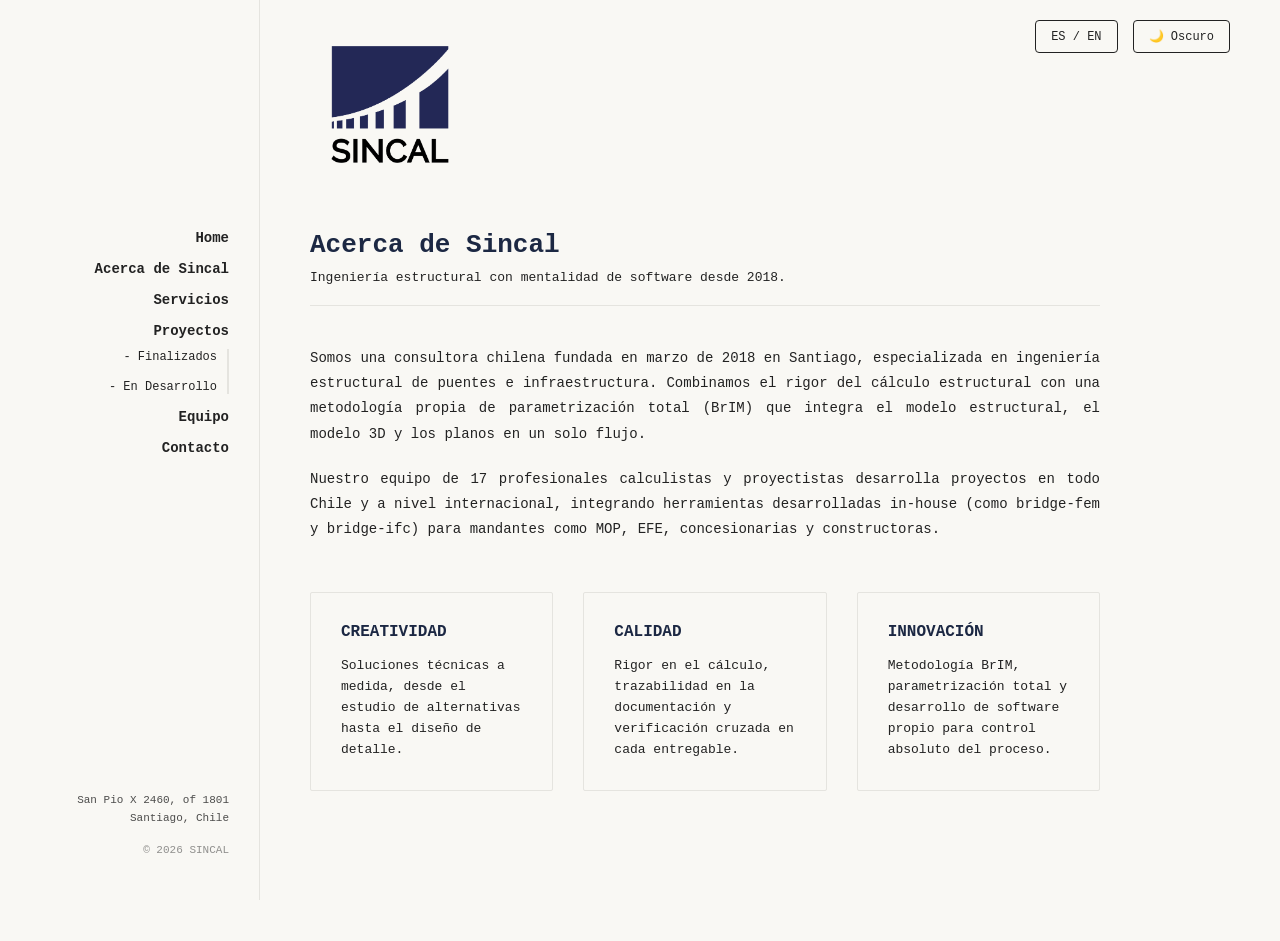
==== acerca.html @ edd9317c "Nuevas configuraciones" ====
<!DOCTYPE html>
<html lang="es">
<head>
    <meta charset="UTF-8">
    <meta name="viewport" content="width=device-width, initial-scale=1.0">
    <title>SINCAL – Acerca de Sincal</title>
    <link rel="stylesheet" href="styles.css">
    <link rel="icon" type="image/png" href="Sincal.png">
</head>
<body>

    <div class="top-controls">
        <button class="btn-control" id="lang-toggle">ES / EN</button>
        <button class="btn-control" id="theme-toggle">🌙 Oscuro</button>
    </div>

    <aside class="sidebar">
        <div class="sidebar-top">
            <nav>
                <ul>
                    <li><a href="index.html" data-es="Home" data-en="Home">Home</a></li>
                    <li><a href="acerca.html" data-es="Acerca de Sincal" data-en="About Sincal">Acerca de Sincal</a></li>
                    <li><a href="servicios.html" data-es="Servicios" data-en="Services">Servicios</a></li>
                    <li class="dropdown">
                        <a href="index.html#todos" data-es="Proyectos" data-en="Projects">Proyectos</a>
                        <ul class="submenu">
                            <li><a href="index.html#finalizados" data-es="- Finalizados" data-en="- Completed">- Finalizados</a></li>
                            <li><a href="index.html#desarrollo" data-es="- En Desarrollo" data-en="- In Progress">- En Desarrollo</a></li>
                        </ul>
                    </li>
                    <li><a href="equipo.html" data-es="Equipo" data-en="Team">Equipo</a></li>
                    <li><a href="contacto.html" data-es="Contacto" data-en="Contact">Contacto</a></li>
                </ul>
            </nav>
        </div>
        
        <div class="sidebar-bottom">
            <p data-es="San Pio X 2460, of 1801<br>Santiago, Chile" data-en="2460 San Pio X, Suite 1801<br>Santiago, Chile">San Pio X 2460, of 1801<br>Santiago, Chile</p>
            <p class="copyright">&copy; 2026 SINCAL</p>
        </div>
    </aside>

    <main class="contenido-principal">
        <div class="logo-container" id="acerca">
            <a href="index.html">
                <img src="Sincal.png" alt="Logo SINCAL" class="logo-main">
            </a>
        </div>

        <section class="seccion-texto">
            <div class="encabezado-seccion">
                <h1 data-es="Acerca de Sincal" data-en="About Sincal">Acerca de Sincal</h1>
                <p data-es="Ingeniería estructural con mentalidad de software desde 2018." data-en="Structural engineering with a software mindset since 2018.">Ingeniería estructural con mentalidad de software desde 2018.</p>
            </div>

            <div class="acerca-contenido">
                <p data-es="Somos una consultora chilena fundada en marzo de 2018 en Santiago, especializada en ingeniería estructural de puentes e infraestructura. Combinamos el rigor del cálculo estructural con una metodología propia de parametrización total (BrIM) que integra el modelo estructural, el modelo 3D y los planos en un solo flujo." data-en="We are a Chilean consulting firm founded in March 2018 in Santiago, specializing in structural engineering for bridges and infrastructure. We combine structural calculation rigor with our own total parameterization methodology (BrIM), integrating structural and 3D models with plans in a single workflow.">Somos una consultora chilena fundada en marzo de 2018 en Santiago, especializada en ingeniería estructural de puentes e infraestructura. Combinamos el rigor del cálculo estructural con una metodología propia de parametrización total (BrIM) que integra el modelo estructural, el modelo 3D y los planos en un solo flujo.</p>

                <p data-es="Nuestro equipo de 17 profesionales calculistas y proyectistas desarrolla proyectos en todo Chile y a nivel internacional, integrando herramientas desarrolladas in-house (como bridge-fem y bridge-ifc) para mandantes como MOP, EFE, concesionarias y constructoras." data-en="Our team of 17 calculation and drafting professionals develops projects throughout Chile and internationally, integrating in-house tools (like bridge-fem and bridge-ifc) for clients such as MOP, EFE, concessionaires, and construction companies.">Nuestro equipo de 17 profesionales calculistas y proyectistas desarrolla proyectos en todo Chile y a nivel internacional, integrando herramientas desarrolladas in-house (como bridge-fem y bridge-ifc) para mandantes como MOP, EFE, concesionarias y constructoras.</p>
            </div>

            <div class="grid-pilares">
                <div class="pilar-card">
                    <h3 data-es="Creatividad" data-en="Creativity">Creatividad</h3>
                    <p data-es="Soluciones técnicas a medida, desde el estudio de alternativas hasta el diseño de detalle." data-en="Tailored technical solutions, from alternative studies to detailed design.">Soluciones técnicas a medida, desde el estudio de alternativas hasta el diseño de detalle.</p>
                </div>
                <div class="pilar-card">
                    <h3 data-es="Calidad" data-en="Quality">Calidad</h3>
                    <p data-es="Rigor en el cálculo, trazabilidad en la documentación y verificación cruzada en cada entregable." data-en="Rigor in calculation, documentation traceability, and cross-verification in every deliverable.">Rigor en el cálculo, trazabilidad en la documentación y verificación cruzada en cada entregable.</p>
                </div>
                <div class="pilar-card">
                    <h3 data-es="Innovación" data-en="Innovation">Innovación</h3>
                    <p data-es="Metodología BrIM, parametrización total y desarrollo de software propio para control absoluto del proceso." data-en="BrIM methodology, total parameterization, and proprietary software development for absolute process control.">Metodología BrIM, parametrización total y desarrollo de software propio para control absoluto del proceso.</p>
                </div>
            </div>
        </section>
    </main>

    <script>
        const themeToggleBtn = document.getElementById('theme-toggle');
        const body = document.body;
        if (localStorage.getItem('theme') === 'dark') {
            body.classList.add('dark-mode');
            themeToggleBtn.innerHTML = '☀️ Claro';
        }
        themeToggleBtn.addEventListener('click', () => {
            body.classList.toggle('dark-mode');
            localStorage.setItem('theme', body.classList.contains('dark-mode') ? 'dark' : 'light');
            themeToggleBtn.innerHTML = body.classList.contains('dark-mode') ? '☀️ Claro' : '🌙 Oscuro';
        });

        const langToggleBtn = document.getElementById('lang-toggle');
        let currentLang = localStorage.getItem('lang') || 'es';
        function aplicarIdioma(lang) {
            langToggleBtn.innerHTML = lang === 'en' ? 'EN / ES' : 'ES / EN';
            document.querySelectorAll('[data-es][data-en]').forEach(el => {
                if (el.innerHTML.includes('<br>')) {
                    el.innerHTML = el.getAttribute(`data-${lang}`);
                } else {
                    el.textContent = el.getAttribute(`data-${lang}`);
                }
            });
        }
        aplicarIdioma(currentLang);
        langToggleBtn.addEventListener('click', () => {
            currentLang = currentLang === 'es' ? 'en' : 'es';
            localStorage.setItem('lang', currentLang);
            aplicarIdioma(currentLang);
        });
    </script>
</body>
</html>
---- styles.css ----
/* Reseteo básico */
* {
    margin: 0;
    padding: 0;
    box-sizing: border-box;
}

/* Variables de Color - Por defecto Modo Claro (Blanco Hueso) */
:root {
    --color-principal: #1C2843; 
    --color-resplandor: rgba(28, 40, 67, 0.4); 
    --color-fondo: #F9F8F4; 
    --color-superficie: #F9F8F4; 
    --color-texto: #222222;
    --color-borde: #E5E4DF;
}

/* Variables Modo Oscuro */
body.dark-mode {
    --color-principal: #5A88C2; 
    --color-resplandor: rgba(90, 136, 194, 0.6);
    --color-fondo: #121212;
    --color-superficie: #121212;
    --color-texto: #E0E0E0;
    --color-borde: #333333;
}

body {
    font-family: 'Consolas', 'Courier New', monospace;
    font-size: 13px; 
    background-color: var(--color-fondo);
    color: var(--color-texto);
    display: flex;
    transition: background-color 0.4s, color 0.4s;
    scroll-behavior: smooth;
}

/* EFECTO DE ILUMINACIÓN EN TEXTOS */
a:hover, h3:hover, li:hover, .sidebar-bottom p:hover {
    color: var(--color-principal);
    text-shadow: 0 0 8px var(--color-resplandor);
    transition: all 0.3s ease;
}

/* --- BOTONES SUPERIORES --- */
.top-controls {
    position: fixed;
    top: 20px;
    right: 50px;
    display: flex;
    gap: 15px;
    z-index: 200;
}

.btn-control {
    background-color: transparent;
    border: 1px solid var(--color-texto);
    color: var(--color-texto);
    font-family: 'Consolas', monospace;
    font-size: 12px;
    padding: 8px 15px;
    border-radius: 4px;
    cursor: pointer;
    transition: all 0.3s ease;
}

.btn-control:hover {
    background-color: var(--color-principal);
    color: white;
    border-color: var(--color-principal);
}

/* --- MENÚ LATERAL (SIDEBAR) --- */
.sidebar {
    width: 260px;
    height: 100vh;
    background-color: var(--color-superficie);
    border-right: 1px solid var(--color-borde);
    position: fixed;
    top: 0;
    left: 0;
    display: flex;
    flex-direction: column;
    justify-content: space-between;
    padding: 230px 30px 40px 30px; 
    z-index: 100;
    transition: background-color 0.4s, border-color 0.4s;
}

.sidebar nav ul {
    list-style: none;
    display: flex;
    flex-direction: column;
    gap: 15px;
    text-align: right;
}

.sidebar nav a {
    color: var(--color-texto);
    text-decoration: none;
    font-size: 14px;
    font-weight: bold;
    transition: all 0.3s ease;
}

.submenu {
    display: flex;
    flex-direction: column;
    gap: 10px;
    margin-top: 10px;
    padding-right: 10px;
    border-right: 2px solid var(--color-borde);
}

.submenu a {
    font-size: 12px !important;
    font-weight: normal !important;
}

.sidebar-bottom {
    font-size: 11px;
    text-align: right;
    line-height: 1.6;
    color: var(--color-texto);
    opacity: 0.8;
}

.copyright {
    margin-top: 15px;
    opacity: 0.6;
}

/* --- CONTENIDO PRINCIPAL --- */
.contenido-principal {
    margin-left: 260px; 
    width: calc(100% - 260px);
    padding: 80px 180px 50px 50px;
}

/* --- LOGO --- */
.logo-container {
    height: 90px; 
    margin-bottom: 60px; 
    display: flex;
    align-items: flex-end;
}

.logo-main {
    max-height: 100%;
    width: 160px;
    object-fit: contain;
}

/* --- SECCIONES DE TEXTO --- */
.seccion-texto {
    margin-bottom: 100px; 
}

.encabezado-seccion {
    margin-bottom: 40px;
    border-bottom: 1px solid var(--color-borde);
    padding-bottom: 20px;
}

.encabezado-seccion h1 {
    color: var(--color-principal);
    font-size: 26px;
    margin-bottom: 10px;
}

.acerca-contenido {
    max-width: 850px;
    margin-bottom: 50px;
}

.acerca-contenido p {
    font-size: 14px;
    line-height: 1.8;
    margin-bottom: 20px;
    color: var(--color-texto);
    text-align: justify;
}

/* --- CUADRÍCULA PILARES (Acerca de / Servicios) --- */
.grid-pilares {
    display: grid;
    grid-template-columns: repeat(3, 1fr);
    gap: 30px;
}

.pilar-card {
    padding: 30px;
    border: 1px solid var(--color-borde);
    background-color: var(--color-superficie);
    border-radius: 2px;
}

.pilar-card h3 {
    color: var(--color-principal);
    margin-bottom: 15px;
    font-size: 16px;
    text-transform: uppercase;
}

.pilar-card p {
    font-size: 13px;
    line-height: 1.6;
    color: var(--color-texto);
}

/* --- CUADRÍCULA PROYECTOS --- */
.grid-proyectos {
    display: grid;
    grid-template-columns: repeat(3, 1fr);
    gap: 30px;
}

.proyecto-card {
    position: relative;
    border-radius: 2px;
    overflow: hidden;
    aspect-ratio: 4 / 3;
    cursor: pointer;
    border: 1px solid var(--color-borde);
}

.proyecto-card img {
    width: 100%;
    height: 100%;
    object-fit: cover;
    transition: transform 0.6s ease, filter 0.6s ease;
    filter: grayscale(60%);
}

.proyecto-card:hover img {
    transform: scale(1.05);
    filter: grayscale(0%);
}

.proyecto-info {
    position: absolute;
    bottom: 0;
    left: 0;
    width: 100%;
    background: linear-gradient(to top, rgba(0,0,0, 0.85), transparent);
    color: white;
    padding: 30px 20px 15px;
    opacity: 0;
    transition: opacity 0.4s ease;
}

.proyecto-card:hover .proyecto-info {
    opacity: 1;
}

.proyecto-info h3 {
    font-size: 15px;
    font-weight: bold;
    color: white; 
}

.proyecto-info h3:hover {
    color: white;
    text-shadow: none;
}

/* --- NUEVA CUADRÍCULA DE EQUIPO --- */
.grid-equipo {
    display: grid;
    /* Usamos 4 columnas para el equipo, ya que al ser retratos caben mejor y se ven más jerárquicos */
    grid-template-columns: repeat(4, 1fr);
    gap: 20px;
}

.equipo-card {
    position: relative;
    border-radius: 2px;
    overflow: hidden;
    aspect-ratio: 3 / 4; /* Proporción de retrato vertical */
    border: 1px solid var(--color-borde);
    background-color: var(--color-superficie);
}

.equipo-card img {
    width: 100%;
    height: 100%;
    object-fit: cover;
    filter: grayscale(100%); /* Fotos en blanco y negro por defecto */
    transition: filter 0.5s ease, transform 0.5s ease;
}

.equipo-card:hover img {
    filter: grayscale(0%); /* Vuelven a color al pasar el mouse */
    transform: scale(1.03);
}

/* Panel inferior con nombre siempre visible */
.equipo-info {
    position: absolute;
    bottom: 0;
    left: 0;
    width: 100%;
    background: linear-gradient(to top, rgba(28, 40, 67, 0.95), rgba(28, 40, 67, 0.7));
    color: white;
    padding: 20px 15px 15px;
    transform: translateY(45px); /* Esconde parcialmente la info adicional */
    transition: transform 0.4s ease;
}

.equipo-card:hover .equipo-info {
    transform: translateY(0); /* Sube el panel completo al pasar el mouse */
}

.equipo-info h3 {
    font-size: 14px;
    margin-bottom: 2px;
    color: white;
}

.equipo-info h3:hover {
    text-shadow: none;
}

.equipo-info .cargo {
    font-size: 11px;
    color: #aeb5c5;
    text-transform: uppercase;
    letter-spacing: 0.5px;
    margin-bottom: 15px;
}

/* Detalles ocultos que aparecen al deslizar */
.equipo-detalles {
    border-top: 1px solid rgba(255,255,255,0.2);
    padding-top: 10px;
    opacity: 0;
    transition: opacity 0.4s ease;
}

.equipo-card:hover .equipo-detalles {
    opacity: 1;
}

.equipo-detalles .especialidad {
    font-size: 11px;
    color: white;
    margin-bottom: 5px;
    font-style: italic;
}

.correo-link {
    color: #88c0d0;
    font-size: 11px;
    text-decoration: none;
}

.correo-link:hover {
    color: white;
    text-decoration: underline;
    text-shadow: none;
}
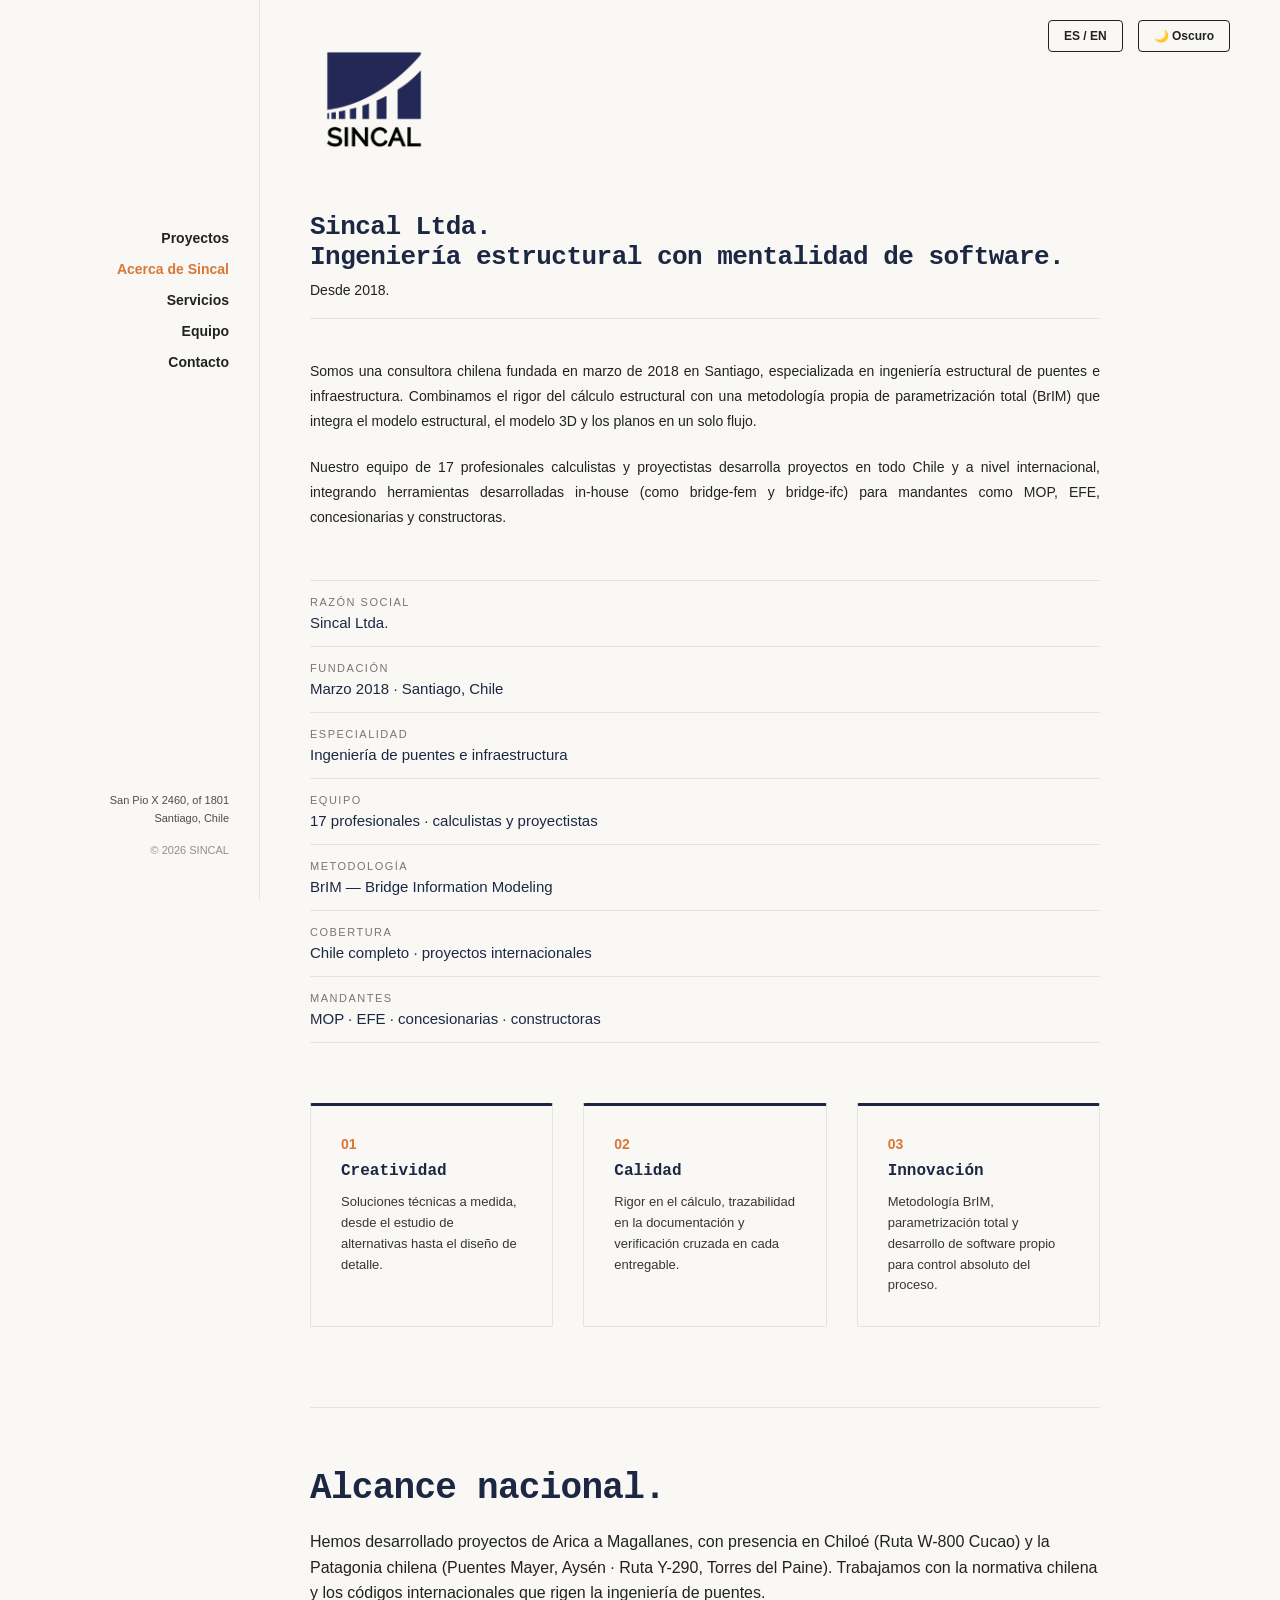
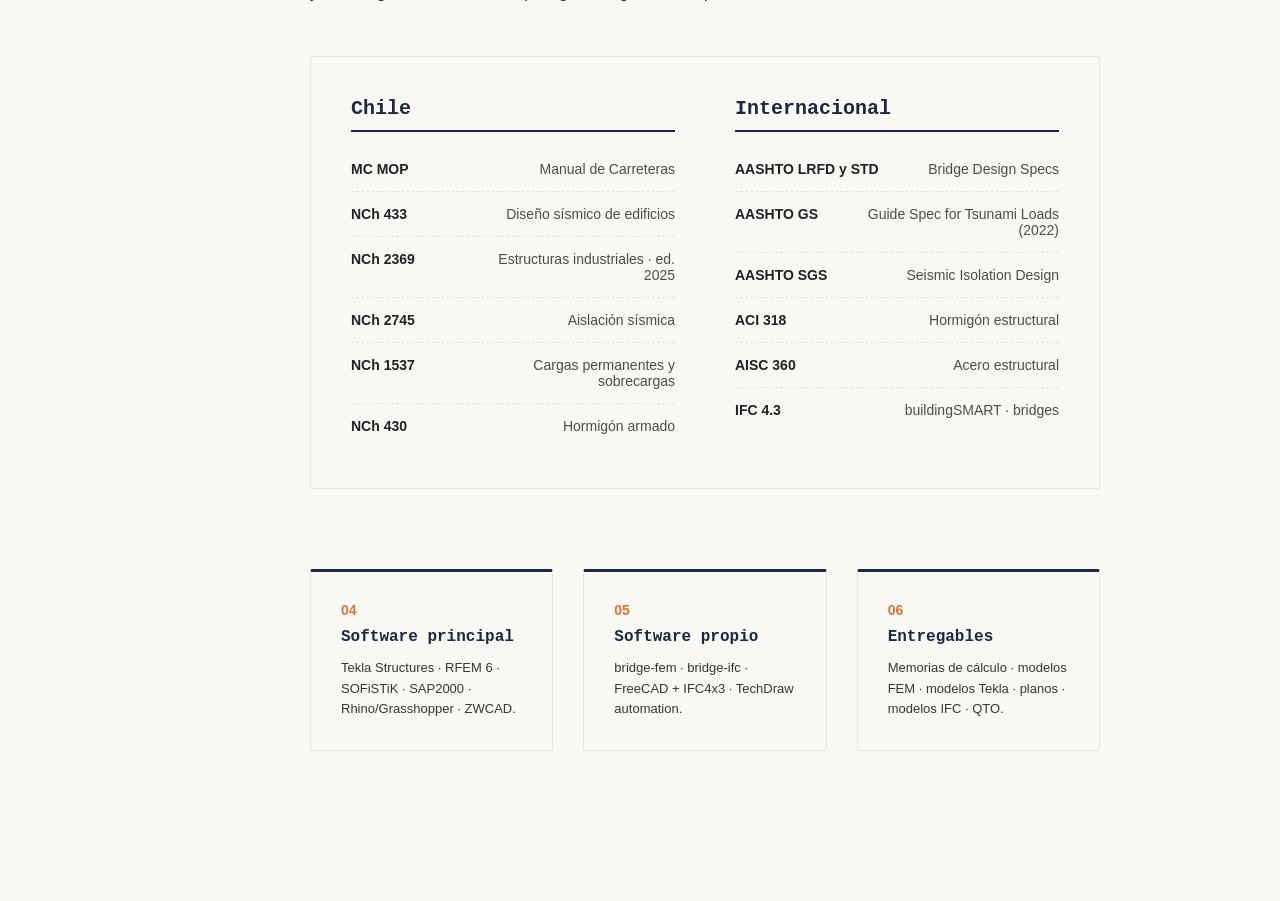
==== commit 0a981378: "Actualiza sitio y registra flujo de publicación" ====
--- a/acerca.html
+++ b/acerca.html
@@ -6,6 +6,63 @@
     <title>SINCAL – Acerca de Sincal</title>
     <link rel="stylesheet" href="styles.css">
     <link rel="icon" type="image/png" href="Sincal.png">
+
+    <style>
+        /* --- ESTILOS NORMAS Y SOFTWARE --- */
+        .contenedor-normas {
+            max-width: 1000px; 
+            margin-bottom: 80px;
+        }
+        .normas-box {
+            display: grid;
+            grid-template-columns: 1fr 1fr; 
+            gap: 60px; 
+            background-color: var(--color-superficie);
+            padding: 40px;
+            border: 1px solid var(--color-borde);
+            border-radius: 2px;
+        }
+        .titulo-norma {
+            color: var(--color-principal);
+            font-size: 20px;
+            margin-bottom: 15px;
+            border-bottom: 2px solid var(--color-principal);
+            padding-bottom: 10px;
+        }
+        .lista-normas {
+            list-style: none;
+            padding: 0;
+            margin-bottom: 0; 
+        }
+        .lista-normas li {
+            display: flex;
+            justify-content: space-between;
+            padding: 14px 0;
+            border-bottom: 1px dashed var(--color-borde);
+            font-size: 14px;
+        }
+        .lista-normas li:last-child {
+            border-bottom: none;
+        }
+        .norma-codigo {
+            color: var(--color-texto);
+            font-weight: bold;
+        }
+        .norma-desc {
+            color: var(--color-texto);
+            opacity: 0.8;
+            text-align: right;
+            max-width: 65%;
+        }
+
+        /* Responsividad para móviles */
+        @media (max-width: 900px) {
+            .normas-box {
+                grid-template-columns: 1fr; 
+                gap: 40px;
+            }
+        }
+    </style>
 </head>
 <body>
 
@@ -16,18 +73,12 @@
 
     <aside class="sidebar">
         <div class="sidebar-top">
+            <button class="hamburger-btn" id="btn-hamburger">☰ MENÚ</button>
             <nav>
-                <ul>
-                    <li><a href="index.html" data-es="Home" data-en="Home">Home</a></li>
-                    <li><a href="acerca.html" data-es="Acerca de Sincal" data-en="About Sincal">Acerca de Sincal</a></li>
+                <ul id="menu-principal">
+                    <li><a href="index.html" data-es="Proyectos" data-en="Projects">Proyectos</a></li>
+                    <li><a href="acerca.html" class="activo" data-es="Acerca de Sincal" data-en="About Sincal">Acerca de Sincal</a></li>
                     <li><a href="servicios.html" data-es="Servicios" data-en="Services">Servicios</a></li>
-                    <li class="dropdown">
-                        <a href="index.html#todos" data-es="Proyectos" data-en="Projects">Proyectos</a>
-                        <ul class="submenu">
-                            <li><a href="index.html#finalizados" data-es="- Finalizados" data-en="- Completed">- Finalizados</a></li>
-                            <li><a href="index.html#desarrollo" data-es="- En Desarrollo" data-en="- In Progress">- En Desarrollo</a></li>
-                        </ul>
-                    </li>
                     <li><a href="equipo.html" data-es="Equipo" data-en="Team">Equipo</a></li>
                     <li><a href="contacto.html" data-es="Contacto" data-en="Contact">Contacto</a></li>
                 </ul>
@@ -49,8 +100,8 @@
 
         <section class="seccion-texto">
             <div class="encabezado-seccion">
-                <h1 data-es="Acerca de Sincal" data-en="About Sincal">Acerca de Sincal</h1>
-                <p data-es="Ingeniería estructural con mentalidad de software desde 2018." data-en="Structural engineering with a software mindset since 2018.">Ingeniería estructural con mentalidad de software desde 2018.</p>
+                <h1 data-es="Sincal Ltda.<br>Ingeniería estructural con mentalidad de software." data-en="Sincal Ltda.<br>Structural engineering with a software mindset.">Sincal Ltda.<br>Ingeniería estructural con mentalidad de software.</h1>
+                <p data-es="Desde 2018." data-en="Since 2018.">Desde 2018.</p>
             </div>
 
             <div class="acerca-contenido">
@@ -59,20 +110,110 @@
                 <p data-es="Nuestro equipo de 17 profesionales calculistas y proyectistas desarrolla proyectos en todo Chile y a nivel internacional, integrando herramientas desarrolladas in-house (como bridge-fem y bridge-ifc) para mandantes como MOP, EFE, concesionarias y constructoras." data-en="Our team of 17 calculation and drafting professionals develops projects throughout Chile and internationally, integrating in-house tools (like bridge-fem and bridge-ifc) for clients such as MOP, EFE, concessionaires, and construction companies.">Nuestro equipo de 17 profesionales calculistas y proyectistas desarrolla proyectos en todo Chile y a nivel internacional, integrando herramientas desarrolladas in-house (como bridge-fem y bridge-ifc) para mandantes como MOP, EFE, concesionarias y constructoras.</p>
             </div>
 
+            <div class="ficha-tecnica">
+                <div class="ficha-item">
+                    <div class="ficha-label" data-es="RAZÓN SOCIAL" data-en="COMPANY NAME">RAZÓN SOCIAL</div>
+                    <div class="ficha-valor">Sincal Ltda.</div>
+                </div>
+                <div class="ficha-item">
+                    <div class="ficha-label" data-es="FUNDACIÓN" data-en="FOUNDED">FUNDACIÓN</div>
+                    <div class="ficha-valor" data-es="Marzo 2018 · Santiago, Chile" data-en="March 2018 · Santiago, Chile">Marzo 2018 · Santiago, Chile</div>
+                </div>
+                <div class="ficha-item">
+                    <div class="ficha-label" data-es="ESPECIALIDAD" data-en="SPECIALTY">ESPECIALIDAD</div>
+                    <div class="ficha-valor" data-es="Ingeniería de puentes e infraestructura" data-en="Bridge and infrastructure engineering">Ingeniería de puentes e infraestructura</div>
+                </div>
+                <div class="ficha-item">
+                    <div class="ficha-label" data-es="EQUIPO" data-en="TEAM">EQUIPO</div>
+                    <div class="ficha-valor" data-es="17 profesionales · calculistas y proyectistas" data-en="17 professionals · structural engineers and drafters">17 profesionales · calculistas y proyectistas</div>
+                </div>
+                <div class="ficha-item">
+                    <div class="ficha-label" data-es="METODOLOGÍA" data-en="METHODOLOGY">METODOLOGÍA</div>
+                    <div class="ficha-valor">BrIM — Bridge Information Modeling</div>
+                </div>
+                <div class="ficha-item">
+                    <div class="ficha-label" data-es="COBERTURA" data-en="COVERAGE">COBERTURA</div>
+                    <div class="ficha-valor" data-es="Chile completo · proyectos internacionales" data-en="Throughout Chile · international projects">Chile completo · proyectos internacionales</div>
+                </div>
+                <div class="ficha-item">
+                    <div class="ficha-label" data-es="MANDANTES" data-en="CLIENTS">MANDANTES</div>
+                    <div class="ficha-valor" data-es="MOP · EFE · concesionarias · constructoras" data-en="MOP · EFE · concessionaires · construction companies">MOP · EFE · concesionarias · constructoras</div>
+                </div>
+            </div>
+
             <div class="grid-pilares">
                 <div class="pilar-card">
+                    <div class="servicio-letra">01</div>
                     <h3 data-es="Creatividad" data-en="Creativity">Creatividad</h3>
                     <p data-es="Soluciones técnicas a medida, desde el estudio de alternativas hasta el diseño de detalle." data-en="Tailored technical solutions, from alternative studies to detailed design.">Soluciones técnicas a medida, desde el estudio de alternativas hasta el diseño de detalle.</p>
                 </div>
                 <div class="pilar-card">
+                    <div class="servicio-letra">02</div>
                     <h3 data-es="Calidad" data-en="Quality">Calidad</h3>
                     <p data-es="Rigor en el cálculo, trazabilidad en la documentación y verificación cruzada en cada entregable." data-en="Rigor in calculation, documentation traceability, and cross-verification in every deliverable.">Rigor en el cálculo, trazabilidad en la documentación y verificación cruzada en cada entregable.</p>
                 </div>
                 <div class="pilar-card">
+                    <div class="servicio-letra">03</div>
                     <h3 data-es="Innovación" data-en="Innovation">Innovación</h3>
                     <p data-es="Metodología BrIM, parametrización total y desarrollo de software propio para control absoluto del proceso." data-en="BrIM methodology, total parameterization, and proprietary software development for absolute process control.">Metodología BrIM, parametrización total y desarrollo de software propio para control absoluto del proceso.</p>
                 </div>
             </div>
+
+            <div style="margin-top: 80px; border-top: 1px solid var(--color-borde); padding-top: 60px;">
+                <h2 style="font-size: 36px; color: var(--color-principal); font-weight: bold; margin-bottom: 20px;" data-es="Alcance nacional." data-en="National scope.">Alcance nacional.</h2>
+                <p style="font-size: 16px; color: var(--color-texto); line-height: 1.6; margin-bottom: 50px; max-width: 850px;" data-es="Hemos desarrollado proyectos de Arica a Magallanes, con presencia en Chiloé (Ruta W-800 Cucao) y la Patagonia chilena (Puentes Mayer, Aysén · Ruta Y-290, Torres del Paine). Trabajamos con la normativa chilena y los códigos internacionales que rigen la ingeniería de puentes." data-en="We have developed projects from Arica to Magallanes, with presence in Chiloé (Route W-800 Cucao) and the Chilean Patagonia (Mayer Bridges, Aysén · Route Y-290, Torres del Paine). We work with Chilean regulations and international codes governing bridge engineering.">
+                    Hemos desarrollado proyectos de Arica a Magallanes, con presencia en Chiloé (Ruta W-800 Cucao) y la Patagonia chilena (Puentes Mayer, Aysén · Ruta Y-290, Torres del Paine). Trabajamos con la normativa chilena y los códigos internacionales que rigen la ingeniería de puentes.
+                </p>
+
+                <div class="contenedor-normas">
+                    <div class="normas-box">
+                        <div class="columna-norma">
+                            <h3 class="titulo-norma" data-es="Chile" data-en="Chile">Chile</h3>
+                            <ul class="lista-normas">
+                                <li><span class="norma-codigo">MC MOP</span> <span class="norma-desc" data-es="Manual de Carreteras" data-en="Highway Manual">Manual de Carreteras</span></li>
+                                <li><span class="norma-codigo">NCh 433</span> <span class="norma-desc" data-es="Diseño sísmico de edificios" data-en="Seismic design of buildings">Diseño sísmico de edificios</span></li>
+                                <li><span class="norma-codigo">NCh 2369</span> <span class="norma-desc" data-es="Estructuras industriales · ed. 2025" data-en="Industrial structures · 2025 ed.">Estructuras industriales · ed. 2025</span></li>
+                                <li><span class="norma-codigo">NCh 2745</span> <span class="norma-desc" data-es="Aislación sísmica" data-en="Seismic isolation">Aislación sísmica</span></li>
+                                <li><span class="norma-codigo">NCh 1537</span> <span class="norma-desc" data-es="Cargas permanentes y sobrecargas" data-en="Dead and live loads">Cargas permanentes y sobrecargas</span></li>
+                                <li><span class="norma-codigo">NCh 430</span> <span class="norma-desc" data-es="Hormigón armado" data-en="Reinforced concrete">Hormigón armado</span></li>
+                            </ul>
+                        </div>
+
+                        <div class="columna-norma">
+                            <h3 class="titulo-norma" data-es="Internacional" data-en="International">Internacional</h3>
+                            <ul class="lista-normas">
+                                <li><span class="norma-codigo">AASHTO LRFD y STD</span> <span class="norma-desc" data-es="Bridge Design Specs" data-en="Bridge Design Specs">Bridge Design Specs</span></li>
+                                <li><span class="norma-codigo">AASHTO GS</span> <span class="norma-desc" data-es="Guide Spec for Tsunami Loads (2022)" data-en="Guide Spec for Tsunami Loads (2022)">Guide Spec for Tsunami Loads (2022)</span></li>
+                                <li><span class="norma-codigo">AASHTO SGS</span> <span class="norma-desc" data-es="Seismic Isolation Design" data-en="Seismic Isolation Design">Seismic Isolation Design</span></li>
+                                <li><span class="norma-codigo">ACI 318</span> <span class="norma-desc" data-es="Hormigón estructural" data-en="Structural concrete">Hormigón estructural</span></li>
+                                <li><span class="norma-codigo">AISC 360</span> <span class="norma-desc" data-es="Acero estructural" data-en="Structural steel">Acero estructural</span></li>
+                                <li><span class="norma-codigo">IFC 4.3</span> <span class="norma-desc" data-es="buildingSMART · bridges" data-en="buildingSMART · bridges">buildingSMART · bridges</span></li>
+                            </ul>
+                        </div>
+                    </div>
+                </div>
+
+                <div class="grid-pilares">
+                    <div class="pilar-card">
+                        <div class="servicio-letra">04</div>
+                        <h3 data-es="Software principal" data-en="Main software">Software principal</h3>
+                        <p data-es="Tekla Structures · RFEM 6 · SOFiSTiK · SAP2000 · Rhino/Grasshopper · ZWCAD." data-en="Tekla Structures · RFEM 6 · SOFiSTiK · SAP2000 · Rhino/Grasshopper · ZWCAD.">Tekla Structures · RFEM 6 · SOFiSTiK · SAP2000 · Rhino/Grasshopper · ZWCAD.</p>
+                    </div>
+
+                    <div class="pilar-card">
+                        <div class="servicio-letra">05</div>
+                        <h3 data-es="Software propio" data-en="Proprietary software">Software propio</h3>
+                        <p data-es="bridge-fem · bridge-ifc · FreeCAD + IFC4x3 · TechDraw automation." data-en="bridge-fem · bridge-ifc · FreeCAD + IFC4x3 · TechDraw automation.">bridge-fem · bridge-ifc · FreeCAD + IFC4x3 · TechDraw automation.</p>
+                    </div>
+
+                    <div class="pilar-card">
+                        <div class="servicio-letra">06</div>
+                        <h3 data-es="Entregables" data-en="Deliverables">Entregables</h3>
+                        <p data-es="Memorias de cálculo · modelos FEM · modelos Tekla · planos · modelos IFC · QTO." data-en="Calculation reports · FEM models · Tekla models · plans · IFC models · QTO.">Memorias de cálculo · modelos FEM · modelos Tekla · planos · modelos IFC · QTO.</p>
+                    </div>
+                </div>
+            </div>
+
         </section>
     </main>
 
@@ -89,24 +230,39 @@
             themeToggleBtn.innerHTML = body.classList.contains('dark-mode') ? '☀️ Claro' : '🌙 Oscuro';
         });
 
+        // IDIOMA CON MEMORIA
         const langToggleBtn = document.getElementById('lang-toggle');
         let currentLang = localStorage.getItem('lang') || 'es';
+
         function aplicarIdioma(lang) {
             langToggleBtn.innerHTML = lang === 'en' ? 'EN / ES' : 'ES / EN';
             document.querySelectorAll('[data-es][data-en]').forEach(el => {
-                if (el.innerHTML.includes('<br>')) {
-                    el.innerHTML = el.getAttribute(`data-${lang}`);
-                } else {
-                    el.textContent = el.getAttribute(`data-${lang}`);
-                }
+                el.innerHTML = el.getAttribute(`data-${lang}`);
             });
         }
+
         aplicarIdioma(currentLang);
+
         langToggleBtn.addEventListener('click', () => {
             currentLang = currentLang === 'es' ? 'en' : 'es';
             localStorage.setItem('lang', currentLang);
             aplicarIdioma(currentLang);
         });
+
+        // --- MENÚ HAMBURGUESA ---
+        const btnHamburger = document.getElementById('btn-hamburger');
+        const menuPrincipal = document.getElementById('menu-principal');
+
+        if(btnHamburger) {
+            btnHamburger.addEventListener('click', () => {
+                menuPrincipal.classList.toggle('abierto');
+                if(menuPrincipal.classList.contains('abierto')) {
+                    btnHamburger.innerHTML = '✕ CERRAR';
+                } else {
+                    btnHamburger.innerHTML = '☰ MENÚ';
+                }
+            });
+        }
     </script>
 </body>
 </html>
--- a/styles.css
+++ b/styles.css
@@ -7,12 +7,15 @@
 
 /* Variables de Color - Por defecto Modo Claro (Blanco Hueso) */
 :root {
+    --font-sans: "Helvetica Neue", Helvetica, Arial, sans-serif;
+    --font-titulos: Consolas, "Courier New", monospace;
     --color-principal: #1C2843; 
     --color-resplandor: rgba(28, 40, 67, 0.4); 
     --color-fondo: #F9F8F4; 
     --color-superficie: #F9F8F4; 
     --color-texto: #222222;
     --color-borde: #E5E4DF;
+    --color-acento: #d97736; 
 }
 
 /* Variables Modo Oscuro */
@@ -23,11 +26,16 @@
     --color-superficie: #121212;
     --color-texto: #E0E0E0;
     --color-borde: #333333;
+    --color-acento: #e59762; 
 }
 
 body {
-    font-family: 'Consolas', 'Courier New', monospace;
-    font-size: 13px; 
+    font-family: var(--font-sans);
+    font-size: 14px;
+    font-weight: 400;
+    -webkit-font-smoothing: antialiased;
+    -moz-osx-font-smoothing: grayscale;
+
     background-color: var(--color-fondo);
     color: var(--color-texto);
     display: flex;
@@ -56,8 +64,9 @@
     background-color: transparent;
     border: 1px solid var(--color-texto);
     color: var(--color-texto);
-    font-family: 'Consolas', monospace;
+    font-family: var(--font-sans);
     font-size: 12px;
+    font-weight: 600;
     padding: 8px 15px;
     border-radius: 4px;
     cursor: pointer;
@@ -99,7 +108,7 @@
     color: var(--color-texto);
     text-decoration: none;
     font-size: 14px;
-    font-weight: bold;
+    font-weight: 600;
     transition: all 0.3s ease;
 }
 
@@ -114,7 +123,7 @@
 
 .submenu a {
     font-size: 12px !important;
-    font-weight: normal !important;
+    font-weight: 400 !important;
 }
 
 .sidebar-bottom {
@@ -128,6 +137,16 @@
 .copyright {
     margin-top: 15px;
     opacity: 0.6;
+}
+
+/* --- ESTADO ACTIVO DEL MENÚ --- */
+.sidebar nav a.activo {
+    color: var(--color-acento); 
+}
+
+.sidebar nav a.activo:hover {
+    color: var(--color-acento);
+    text-shadow: 0 0 8px rgba(217, 119, 54, 0.4); 
 }
 
 /* --- CONTENIDO PRINCIPAL --- */
@@ -139,7 +158,7 @@
 
 /* --- LOGO --- */
 .logo-container {
-    height: 90px; 
+    height: 72px; 
     margin-bottom: 60px; 
     display: flex;
     align-items: flex-end;
@@ -147,8 +166,66 @@
 
 .logo-main {
     max-height: 100%;
-    width: 160px;
+    width: 128px; 
     object-fit: contain;
+    transition: filter 0.4s ease;
+}
+
+body.dark-mode .logo-main {
+    filter: brightness(0) invert(1);
+}
+
+/* --- INTRODUCCIÓN HOME --- */
+.home-intro {
+    max-width: 850px;
+    margin-bottom: 60px;
+}
+
+.home-intro h2 {
+    font-size: 44px; /* Título el doble de grande (de 22px a 44px) */
+    color: var(--color-principal);
+    margin-bottom: 20px;
+    line-height: 1.2; /* Títulos grandes requieren menor interlineado */
+    text-transform: uppercase; /* Fuerza el texto a MAYÚSCULAS completas */
+    font-weight: 700;
+}
+
+.home-intro p {
+    font-size: 14px;
+    color: var(--color-texto);
+    line-height: 1.8;
+    margin-bottom: 20px;
+    text-align: justify;
+}
+
+/* Estilo exclusivo para la bajada del Home */
+.home-intro .bajada {
+    font-size: 19px; /* Aumentado un 33% aprox. (de 14px a 19px) */
+    font-style: italic;
+    color: var(--color-acento); /* Pinta la bajada en naranjo corporativo */
+    line-height: 1.6;
+    margin-bottom: 30px;
+    text-align: left;
+    font-weight: 500;
+}
+
+/* Jerarquía tipográfica Helvetica */
+h1, h2, h3, h4, h5, h6 {
+    font-family: var(--font-titulos);
+}
+
+h1, h2 {
+    font-weight: 700;
+    letter-spacing: -0.02em;
+}
+
+h3, h4, h5, h6 {
+    font-weight: 600;
+}
+
+button, .btn-descarga, .btn-contacto, .btn-proyecto, .hamburger-btn {
+    font-family: var(--font-sans);
+    font-weight: 600;
 }
 
 /* --- SECCIONES DE TEXTO --- */
@@ -181,31 +258,371 @@
     text-align: justify;
 }
 
-/* --- CUADRÍCULA PILARES (Acerca de / Servicios) --- */
-.grid-pilares {
+/* --- FICHA TÉCNICA (Acerca de) --- */
+.ficha-tecnica {
+    max-width: 850px;
+    margin-bottom: 60px;
+    border-top: 1px solid var(--color-borde);
+}
+
+.ficha-item {
+    border-bottom: 1px solid var(--color-borde);
+    padding: 15px 0;
+}
+
+.ficha-label {
+    font-size: 11px;
+    text-transform: uppercase;
+    letter-spacing: 1.5px;
+    color: var(--color-texto);
+    opacity: 0.6;
+    margin-bottom: 6px;
+}
+
+.ficha-valor {
+    font-size: 15px;
+    color: var(--color-principal);
+}
+
+/* --- CUADRÍCULAS DE TARJETAS --- */
+.grid-pilares, .grid-servicios-principales {
     display: grid;
     grid-template-columns: repeat(3, 1fr);
     gap: 30px;
-}
-
-.pilar-card {
+    margin-bottom: 50px;
+}
+
+.pilar-card, .servicio-card {
     padding: 30px;
     border: 1px solid var(--color-borde);
+    border-top: 3px solid var(--color-principal); 
     background-color: var(--color-superficie);
     border-radius: 2px;
 }
 
-.pilar-card h3 {
-    color: var(--color-principal);
-    margin-bottom: 15px;
+.servicio-numero, .servicio-letra {
+    font-size: 14px;
+    color: var(--color-acento); 
+    margin-bottom: 10px;
+    font-weight: bold;
+}
+
+.pilar-card h3, .servicio-card h3 {
+    color: var(--color-principal);
     font-size: 16px;
-    text-transform: uppercase;
-}
-
-.pilar-card p {
+    margin-bottom: 12px;
+}
+
+.pilar-card p, .servicio-card p {
     font-size: 13px;
     line-height: 1.6;
     color: var(--color-texto);
+    opacity: 0.9;
+}
+
+/* --- CUADRÍCULA SERVICIOS SECUNDARIOS --- */
+.grid-servicios-secundarios {
+    display: grid;
+    grid-template-columns: repeat(2, 1fr);
+    gap: 40px 30px;
+    margin-bottom: 60px;
+    border-top: 1px solid var(--color-borde);
+    padding-top: 50px;
+}
+
+.servicio-secundario-item h3 {
+    color: var(--color-principal);
+    font-size: 16px;
+    margin-bottom: 10px;
+}
+
+.servicio-secundario-item p {
+    font-size: 13px;
+    line-height: 1.6;
+    color: var(--color-texto);
+    opacity: 0.9;
+}
+
+/* --- BLOQUE TIPOLOGÍAS ESTRUCTURALES --- */
+.bloque-tipologias {
+    background-color: var(--color-borde);
+    border-left: 4px solid var(--color-principal);
+    padding: 25px 30px;
+    margin-bottom: 50px;
+    border-radius: 0 2px 2px 0;
+}
+
+.tipologias-titulo {
+    font-size: 11px;
+    text-transform: uppercase;
+    letter-spacing: 1.5px;
+    color: var(--color-texto);
+    opacity: 0.8;
+    margin-bottom: 15px;
+}
+
+.tipologias-texto {
+    font-size: 14px;
+    line-height: 1.6;
+    color: var(--color-texto);
+}
+
+/* --- METODOLOGÍA BrIM (Servicios) --- */
+.bloque-metodologia {
+    margin-top: 80px;
+    border-top: 1px solid var(--color-borde);
+    padding-top: 60px;
+}
+
+.bloque-metodologia h2 {
+    font-size: 36px;
+    color: var(--color-principal);
+    line-height: 1.2;
+    margin-bottom: 20px;
+    font-weight: bold;
+}
+
+.metodologia-subtitulo {
+    font-size: 16px;
+    color: var(--color-texto);
+    line-height: 1.6;
+    margin-bottom: 40px;
+    max-width: 800px;
+}
+
+.destacado-metodologia {
+    background-color: var(--color-principal);
+    color: white;
+    padding: 30px;
+    border-left: 6px solid var(--color-acento);
+    margin-bottom: 40px;
+    border-radius: 2px;
+}
+
+.destacado-metodologia p {
+    font-size: 18px;
+    margin: 0;
+}
+
+.destacado-metodologia .texto-acento {
+    color: var(--color-acento);
+}
+
+/* --- CORRECCIÓN DIAGRAMA SVG --- */
+.diagrama-container {
+    background-color: var(--color-superficie);
+    padding: 10px; 
+    text-align: center;
+    border: 1px solid var(--color-borde);
+    margin-bottom: 40px;
+    border-radius: 2px;
+    width: 100%; 
+    display: flex;
+    justify-content: center;
+    align-items: center;
+}
+
+.diagrama-img {
+    max-width: 100%;
+    width: 100%; 
+    height: auto; 
+    opacity: 0.8; 
+    display: block; 
+}
+
+.grid-metodologia {
+    display: grid;
+    grid-template-columns: repeat(3, 1fr);
+    gap: 30px;
+    margin-bottom: 40px;
+}
+
+.metodologia-card {
+    padding: 30px;
+    border: 1px solid var(--color-borde);
+    background-color: var(--color-fondo);
+    border-radius: 2px;
+}
+
+.metodologia-label {
+    font-size: 11px;
+    color: var(--color-acento);
+    text-transform: uppercase;
+    letter-spacing: 1.5px;
+    margin-bottom: 15px;
+    font-weight: bold;
+}
+
+.metodologia-card h3 {
+    font-size: 18px;
+    color: var(--color-principal);
+    margin-bottom: 15px;
+}
+
+.metodologia-card p {
+    font-size: 13px;
+    line-height: 1.6;
+    color: var(--color-texto);
+}
+
+.banner-pioneros {
+    display: flex;
+    align-items: center;
+    border: 1px solid var(--color-borde);
+    border-left: 4px solid var(--color-acento);
+    padding: 25px 30px;
+    background-color: var(--color-superficie);
+    gap: 30px;
+}
+
+.pioneros-label {
+    font-size: 12px;
+    color: var(--color-acento);
+    font-weight: bold;
+    text-transform: uppercase;
+    letter-spacing: 1.5px;
+    white-space: nowrap;
+}
+
+.pioneros-texto {
+    font-size: 14px;
+    line-height: 1.6;
+    color: var(--color-texto);
+}
+
+/* --- NUEVA SECCIÓN: HERRAMIENTAS PROPIAS I+D --- */
+.bloque-herramientas {
+    margin-top: 80px;
+    border-top: 1px solid var(--color-borde);
+    padding-top: 60px;
+}
+
+.bloque-herramientas h2 {
+    font-size: 36px;
+    color: var(--color-principal);
+    line-height: 1.2;
+    margin-bottom: 20px;
+    font-weight: bold;
+}
+
+.grid-herramientas {
+    display: grid;
+    grid-template-columns: 1fr 1fr;
+    gap: 30px;
+    margin-bottom: 40px;
+}
+
+.herramienta-card {
+    padding: 40px;
+    border: 1px solid var(--color-borde);
+    background-color: var(--color-superficie);
+    position: relative;
+}
+
+.herramienta-badge {
+    position: absolute;
+    top: -15px;
+    left: 40px;
+    background-color: var(--color-principal);
+    color: white;
+    padding: 5px 15px;
+    font-size: 11px;
+    font-weight: bold;
+    letter-spacing: 1.5px;
+}
+
+.herramienta-card h3 {
+    font-size: 22px;
+    color: var(--color-principal);
+    margin-bottom: 10px;
+    margin-top: 10px;
+}
+
+.herramienta-tech {
+    color: var(--color-acento);
+    font-size: 13px;
+    margin-bottom: 20px;
+    font-weight: bold;
+}
+
+.herramienta-desc {
+    font-size: 14px;
+    line-height: 1.6;
+    color: var(--color-texto);
+    margin-bottom: 25px;
+}
+
+.herramienta-lista {
+    list-style-type: none;
+    padding-left: 0;
+}
+
+.herramienta-lista li {
+    position: relative;
+    padding-left: 15px;
+    font-size: 13px;
+    line-height: 1.6;
+    color: var(--color-texto);
+    margin-bottom: 10px;
+    opacity: 0.9;
+}
+
+.herramienta-lista li::before {
+    content: "•";
+    color: var(--color-principal);
+    position: absolute;
+    left: 0;
+    font-weight: bold;
+}
+
+.banner-freecad {
+    background-color: var(--color-superficie);
+    border: 1px solid var(--color-borde);
+    padding: 25px 30px;
+    margin-bottom: 40px;
+    width: 100%; 
+    box-sizing: border-box; 
+}
+
+.banner-freecad p {
+    font-size: 14px;
+    line-height: 1.6;
+    color: var(--color-texto);
+    word-wrap: break-word; 
+    white-space: normal;   
+}
+
+.banner-freecad strong {
+    color: var(--color-principal);
+}
+
+.grid-metricas {
+    display: grid;
+    grid-template-columns: repeat(4, 1fr);
+    gap: 20px;
+    margin-bottom: 60px;
+}
+
+.metrica-card {
+    background-color: var(--color-principal);
+    padding: 30px 20px;
+    text-align: center;
+    border-radius: 2px;
+}
+
+.metrica-valor {
+    color: var(--color-acento);
+    font-size: 32px;
+    margin-bottom: 15px;
+}
+
+.metrica-label {
+    color: white;
+    font-size: 11px;
+    line-height: 1.5;
+    text-transform: uppercase;
+    letter-spacing: 1.5px;
+    opacity: 0.9;
 }
 
 /* --- CUADRÍCULA PROYECTOS --- */
@@ -255,7 +672,7 @@
 
 .proyecto-info h3 {
     font-size: 15px;
-    font-weight: bold;
+    font-weight: 600;
     color: white; 
 }
 
@@ -264,98 +681,336 @@
     text-shadow: none;
 }
 
-/* --- NUEVA CUADRÍCULA DE EQUIPO --- */
+/* --- CUADRÍCULA DE EQUIPO (DISEÑO TIPOGRÁFICO) --- */
 .grid-equipo {
     display: grid;
-    /* Usamos 4 columnas para el equipo, ya que al ser retratos caben mejor y se ven más jerárquicos */
     grid-template-columns: repeat(4, 1fr);
-    gap: 20px;
+    gap: 30px;
+    margin-bottom: 60px;
 }
 
 .equipo-card {
-    position: relative;
+    padding: 30px 25px;
+    border: 1px solid var(--color-borde);
+    border-top: 3px solid var(--color-principal); 
+    background-color: var(--color-superficie);
     border-radius: 2px;
-    overflow: hidden;
-    aspect-ratio: 3 / 4; /* Proporción de retrato vertical */
-    border: 1px solid var(--color-borde);
-    background-color: var(--color-superficie);
-}
-
-.equipo-card img {
-    width: 100%;
-    height: 100%;
-    object-fit: cover;
-    filter: grayscale(100%); /* Fotos en blanco y negro por defecto */
-    transition: filter 0.5s ease, transform 0.5s ease;
-}
-
-.equipo-card:hover img {
-    filter: grayscale(0%); /* Vuelven a color al pasar el mouse */
-    transform: scale(1.03);
-}
-
-/* Panel inferior con nombre siempre visible */
+    display: flex;
+    flex-direction: column;
+    transition: transform 0.3s ease, box-shadow 0.3s ease;
+}
+
+.equipo-card:hover {
+    transform: translateY(-5px);
+    box-shadow: 0 8px 20px rgba(0,0,0,0.06);
+}
+
 .equipo-info {
-    position: absolute;
-    bottom: 0;
-    left: 0;
-    width: 100%;
-    background: linear-gradient(to top, rgba(28, 40, 67, 0.95), rgba(28, 40, 67, 0.7));
-    color: white;
-    padding: 20px 15px 15px;
-    transform: translateY(45px); /* Esconde parcialmente la info adicional */
-    transition: transform 0.4s ease;
-}
-
-.equipo-card:hover .equipo-info {
-    transform: translateY(0); /* Sube el panel completo al pasar el mouse */
+    margin-bottom: 20px;
 }
 
 .equipo-info h3 {
-    font-size: 14px;
-    margin-bottom: 2px;
-    color: white;
-}
-
-.equipo-info h3:hover {
-    text-shadow: none;
+    font-size: 16px;
+    color: var(--color-principal);
+    margin-bottom: 8px;
 }
 
 .equipo-info .cargo {
     font-size: 11px;
-    color: #aeb5c5;
+    color: var(--color-acento);
     text-transform: uppercase;
-    letter-spacing: 0.5px;
+    letter-spacing: 1px;
+    font-weight: bold;
+}
+
+.equipo-detalles {
+    border-top: 1px dashed var(--color-borde);
+    padding-top: 20px;
+    margin-top: auto; /* Empuja los detalles al fondo si las tarjetas tienen distinta altura */
+}
+
+.equipo-detalles .especialidad {
+    font-size: 13px;
+    color: var(--color-texto);
     margin-bottom: 15px;
-}
-
-/* Detalles ocultos que aparecen al deslizar */
-.equipo-detalles {
-    border-top: 1px solid rgba(255,255,255,0.2);
-    padding-top: 10px;
-    opacity: 0;
-    transition: opacity 0.4s ease;
-}
-
-.equipo-card:hover .equipo-detalles {
-    opacity: 1;
-}
-
-.equipo-detalles .especialidad {
+    font-style: italic;
+    line-height: 1.5;
+    opacity: 0.85;
+}
+
+.redes-equipo {
+    display: flex;
+    flex-direction: column;
+    gap: 8px; 
+}
+
+.correo-link, .linkedin-link {
+    color: var(--color-principal);
+    font-size: 12px;
+    text-decoration: none;
+    font-family: var(--font-sans);
+    font-weight: 600;
+    transition: color 0.3s ease;
+}
+
+.correo-link:hover, .linkedin-link:hover {
+    color: var(--color-acento);
+}
+
+/* Responsividad para móviles/tablets (Página Equipo) */
+@media (max-width: 1100px) {
+    .grid-equipo {
+        grid-template-columns: repeat(2, 1fr);
+    }
+}
+
+@media (max-width: 700px) {
+    .grid-equipo {
+        grid-template-columns: 1fr;
+    }
+}
+
+/* --- PÁGINA CONTACTO --- */
+.contacto-bloque {
+    max-width: 850px;
+    margin-bottom: 60px;
+}
+
+.contacto-titulo {
+    color: var(--color-principal);
+    font-size: 48px;
+    line-height: 1.1;
+    margin-bottom: 60px;
+    font-weight: bold;
+    letter-spacing: -1px;
+}
+
+.contacto-titulo:hover {
+    text-shadow: none; 
+}
+
+.texto-acento {
+    color: var(--color-acento);
+}
+
+.contacto-grid {
+    display: grid;
+    grid-template-columns: 1fr 1fr;
+    gap: 40px;
+    border-top: 1px solid var(--color-borde);
+    padding-top: 40px;
+}
+
+.contacto-item {
+    display: flex;
+    flex-direction: column;
+}
+
+.contacto-label {
     font-size: 11px;
+    text-transform: uppercase;
+    letter-spacing: 2px;
+    color: var(--color-texto);
+    opacity: 0.6;
+    margin-bottom: 10px;
+}
+
+.contacto-valor {
+    font-size: 16px;
+    color: var(--color-texto);
+    font-weight: bold;
+}
+
+.contacto-valor a {
+    color: var(--color-principal);
+    text-decoration: none;
+    transition: color 0.3s ease;
+}
+
+.contacto-valor a:hover {
+    color: var(--color-acento);
+    text-decoration: none;
+    text-shadow: none;
+}
+
+/* --- BOTÓN HAMBURGUESA --- */
+.hamburger-btn {
+    display: none; /* Oculto en pantallas grandes */
+    background-color: transparent;
+    color: var(--color-texto);
+    border: 1px solid var(--color-texto);
+    padding: 10px 20px;
+    font-family: var(--font-sans);
+    font-size: 14px;
+    font-weight: 600;
+    cursor: pointer;
+    border-radius: 2px;
+    width: 100%;
+    text-align: center;
+    margin-bottom: 20px;
+    transition: all 0.3s ease;
+}
+
+.hamburger-btn:hover {
+    background-color: var(--color-principal);
     color: white;
-    margin-bottom: 5px;
-    font-style: italic;
-}
-
-.correo-link {
-    color: #88c0d0;
-    font-size: 11px;
-    text-decoration: none;
-}
-
-.correo-link:hover {
-    color: white;
-    text-decoration: underline;
-    text-shadow: none;
-}+    border-color: var(--color-principal);
+}
+
+/* ======================================================= */
+/* --- RESPONSIVIDAD PARA MÓVILES Y TABLETS --- */
+/* ======================================================= */
+
+@media (max-width: 1000px) {
+    body {
+        display: block;
+    }
+
+    /* 1. El menú lateral pasa a la parte superior */
+    .sidebar {
+        width: 100%;
+        height: auto;
+        position: relative; 
+        padding: 80px 20px 20px 20px;
+        border-right: none;
+        border-bottom: 1px solid var(--color-borde);
+        flex-direction: column;
+        align-items: center;
+    }
+
+    .hamburger-btn {
+        display: block; /* Aparece el botón en móviles */
+    }
+
+    .sidebar nav ul {
+        display: none; /* Menú oculto por defecto */
+        flex-direction: column;
+        width: 100%;
+        text-align: center;
+        gap: 20px;
+        padding-top: 10px;
+    }
+
+    .sidebar nav ul.abierto {
+        display: flex; /* Esta clase la agregaremos con JS al hacer clic */
+        animation: fadeElegante 0.3s ease-in-out;
+    }
+
+    .sidebar-bottom {
+        display: none;
+    }
+
+    /* 2. El contenido principal ya no tiene margen izquierdo y toma todo el ancho */
+    .contenido-principal {
+        margin-left: 0;
+        width: 100%;
+        padding: 40px 24px 56px;
+    }
+
+    /* 3. El logo se centra */
+    .logo-container {
+        justify-content: center;
+        margin-bottom: 30px;
+    }
+
+    /* 4. Las cuadrículas pasan de 3/4 a 2 columnas */
+    .grid-proyectos, .grid-pilares, .grid-servicios-principales, .grid-metodologia, .grid-metricas {
+        grid-template-columns: repeat(2, 1fr);
+    }
+    
+    .grid-servicios-secundarios, .contacto-grid {
+        grid-template-columns: 1fr;
+    }
+
+    /* 5. Los botones de idioma y tema se ajustan */
+    .top-controls {
+        top: 15px;
+        right: 15px;
+    }
+}
+
+@media (max-width: 650px) {
+    .top-controls {
+        top: 12px;
+        right: 12px;
+        gap: 8px;
+    }
+
+    .btn-control {
+        padding: 7px 10px;
+        font-size: 11px;
+    }
+
+    .sidebar {
+        padding: 72px 16px 16px;
+    }
+
+    .contenido-principal {
+        padding: 30px 20px 48px;
+    }
+
+    .logo-container {
+        height: 58px;
+        margin-bottom: 28px;
+    }
+
+    /* 6. En celulares pequeños, todo pasa a 1 sola columna */
+    .grid-proyectos, .grid-pilares, .grid-servicios-principales, .grid-metodologia, .grid-metricas, .grid-herramientas, .grid-equipo {
+        grid-template-columns: 1fr;
+    }
+
+    .home-intro h2 {
+        font-size: 30px;
+        line-height: 1.15;
+    }
+
+    .home-intro .bajada {
+        font-size: 17px;
+        line-height: 1.45;
+        margin-bottom: 22px;
+    }
+
+    .home-intro p,
+    .acerca-contenido p {
+        font-size: 15px;
+        line-height: 1.65;
+        text-align: left;
+    }
+
+    .btn-descarga {
+        width: 100%;
+        justify-content: center;
+        text-align: center;
+    }
+
+    .encabezado-seccion h1 {
+        font-size: 28px;
+    }
+
+    /* 7. Ajuste del Visor de Proyectos Paramétrico */
+    .specs-panel {
+        width: 100%;
+        height: 35%; /* El texto ocupa el 35% de abajo */
+        top: auto;
+        bottom: 0;
+        border-top-left-radius: 0;
+        border-bottom-left-radius: 4px;
+        border-bottom-right-radius: 4px;
+        border-top: 2px solid var(--color-acento);
+        padding: 25px 20px;
+        background: var(--color-superficie);
+    }
+
+    .specs-content {
+        max-width: 100%;
+    }
+
+    .instruccion-zoom {
+        display: none !important; /* Ocultamos la instrucción del mouse en táctil */
+    }
+    
+    .nav-arrow {
+        font-size: 40px;
+        padding: 10px;
+    }
+}
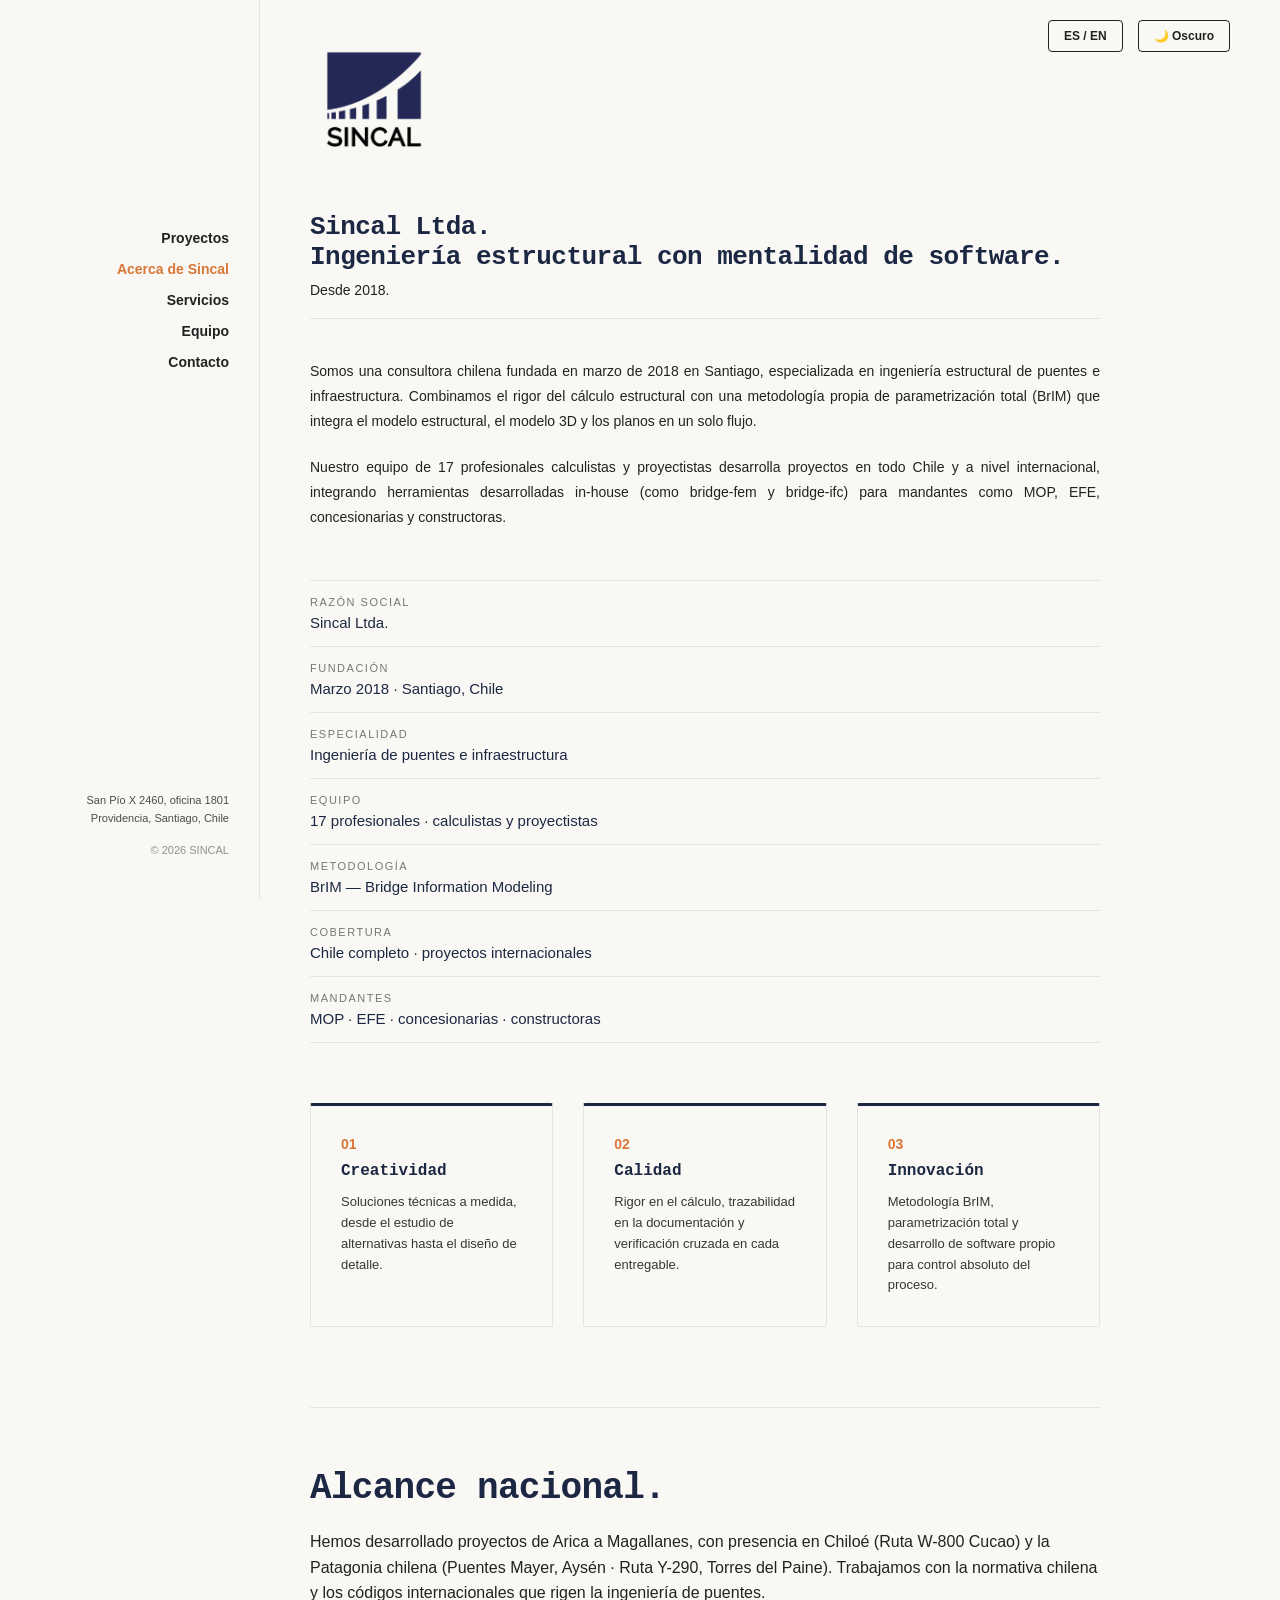
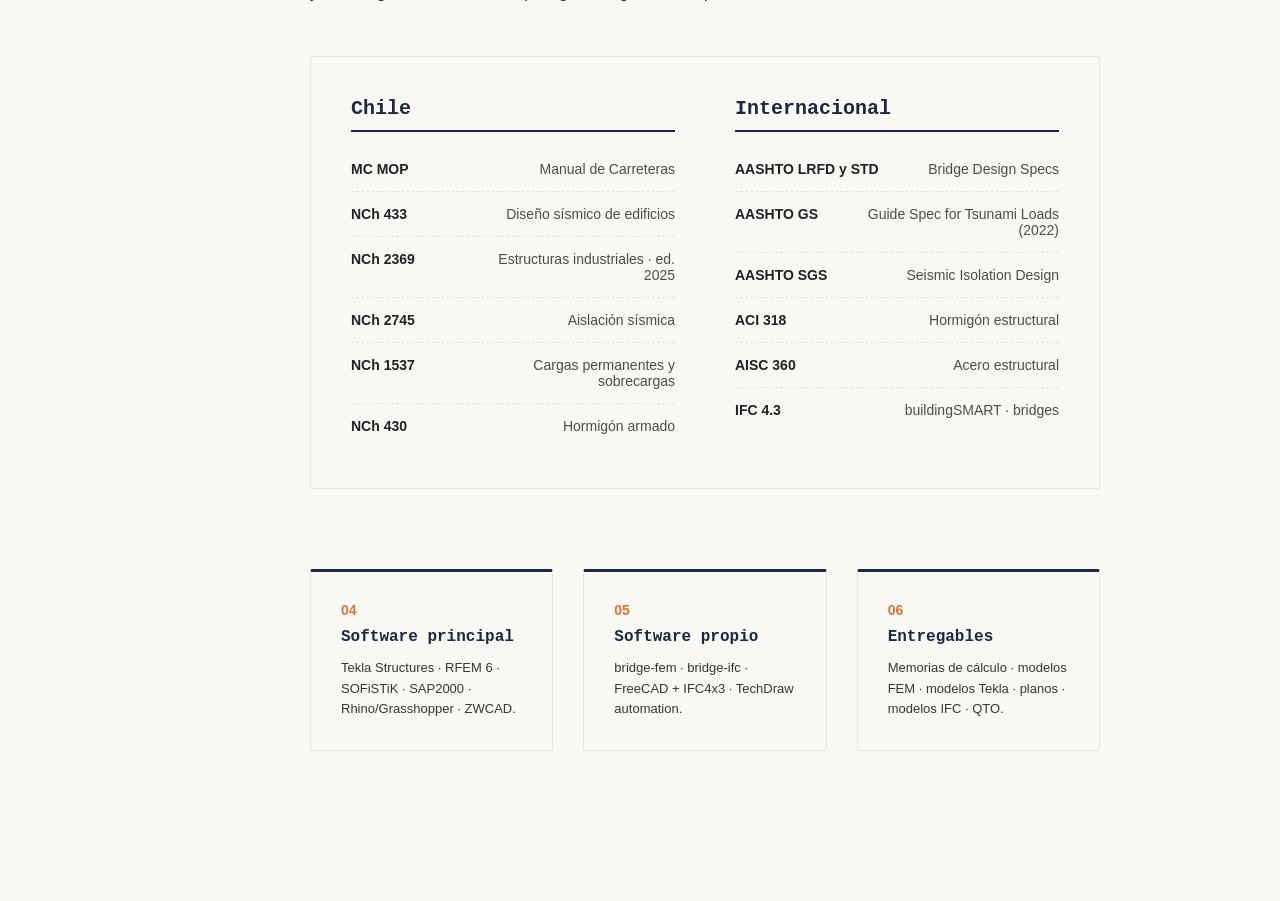
==== commit df68a247: "Actualiza dirección de contacto" ====
--- a/acerca.html
+++ b/acerca.html
@@ -4,7 +4,7 @@
     <meta charset="UTF-8">
     <meta name="viewport" content="width=device-width, initial-scale=1.0">
     <title>SINCAL – Acerca de Sincal</title>
-    <link rel="stylesheet" href="styles.css">
+    <link rel="stylesheet" href="styles.css?v=20260826-4">
     <link rel="icon" type="image/png" href="Sincal.png">
 
     <style>
@@ -86,7 +86,7 @@
         </div>
         
         <div class="sidebar-bottom">
-            <p data-es="San Pio X 2460, of 1801<br>Santiago, Chile" data-en="2460 San Pio X, Suite 1801<br>Santiago, Chile">San Pio X 2460, of 1801<br>Santiago, Chile</p>
+            <p data-es="San Pío X 2460, oficina 1801<br>Providencia, Santiago, Chile" data-en="2460 San Pío X, Suite 1801<br>Providencia, Santiago, Chile">San Pío X 2460, oficina 1801<br>Providencia, Santiago, Chile</p>
             <p class="copyright">&copy; 2026 SINCAL</p>
         </div>
     </aside>
@@ -265,4 +265,4 @@
         }
     </script>
 </body>
-</html>+</html>
--- a/styles.css
+++ b/styles.css
@@ -869,26 +869,41 @@
     /* 1. El menú lateral pasa a la parte superior */
     .sidebar {
         width: 100%;
-        height: auto;
-        position: relative; 
-        padding: 80px 20px 20px 20px;
-        border-right: none;
-        border-bottom: 1px solid var(--color-borde);
+        height: 0;
+        min-height: 0;
+        position: relative;
+        padding: 0;
+        border: 0;
+        display: block;
+        overflow: visible;
+    }
+
+    .hamburger-btn {
+        display: block;
+        position: fixed;
+        top: 15px;
+        left: 15px;
+        z-index: 300;
+        width: auto;
+        margin: 0;
+        padding: 9px 13px;
+        background-color: var(--color-superficie);
+    }
+
+    .sidebar nav ul {
+        display: none;
         flex-direction: column;
-        align-items: center;
-    }
-
-    .hamburger-btn {
-        display: block; /* Aparece el botón en móviles */
-    }
-
-    .sidebar nav ul {
-        display: none; /* Menú oculto por defecto */
-        flex-direction: column;
-        width: 100%;
-        text-align: center;
-        gap: 20px;
-        padding-top: 10px;
+        position: fixed;
+        top: 62px;
+        left: 15px;
+        z-index: 290;
+        width: min(280px, calc(100vw - 30px));
+        text-align: left;
+        gap: 16px;
+        padding: 18px;
+        background-color: var(--color-superficie);
+        border: 1px solid var(--color-borde);
+        box-shadow: 0 12px 30px rgba(0, 0, 0, 0.16);
     }
 
     .sidebar nav ul.abierto {
@@ -904,7 +919,7 @@
     .contenido-principal {
         margin-left: 0;
         width: 100%;
-        padding: 40px 24px 56px;
+        padding: 92px 24px 56px;
     }
 
     /* 3. El logo se centra */
@@ -942,11 +957,25 @@
     }
 
     .sidebar {
-        padding: 72px 16px 16px;
+        height: 0;
+        padding: 0;
+    }
+
+    .hamburger-btn {
+        top: 12px;
+        left: 12px;
+        padding: 8px 11px;
+        font-size: 12px;
+    }
+
+    .sidebar nav ul {
+        top: 56px;
+        left: 12px;
+        width: min(280px, calc(100vw - 24px));
     }
 
     .contenido-principal {
-        padding: 30px 20px 48px;
+        padding: 84px 20px 48px;
     }
 
     .logo-container {
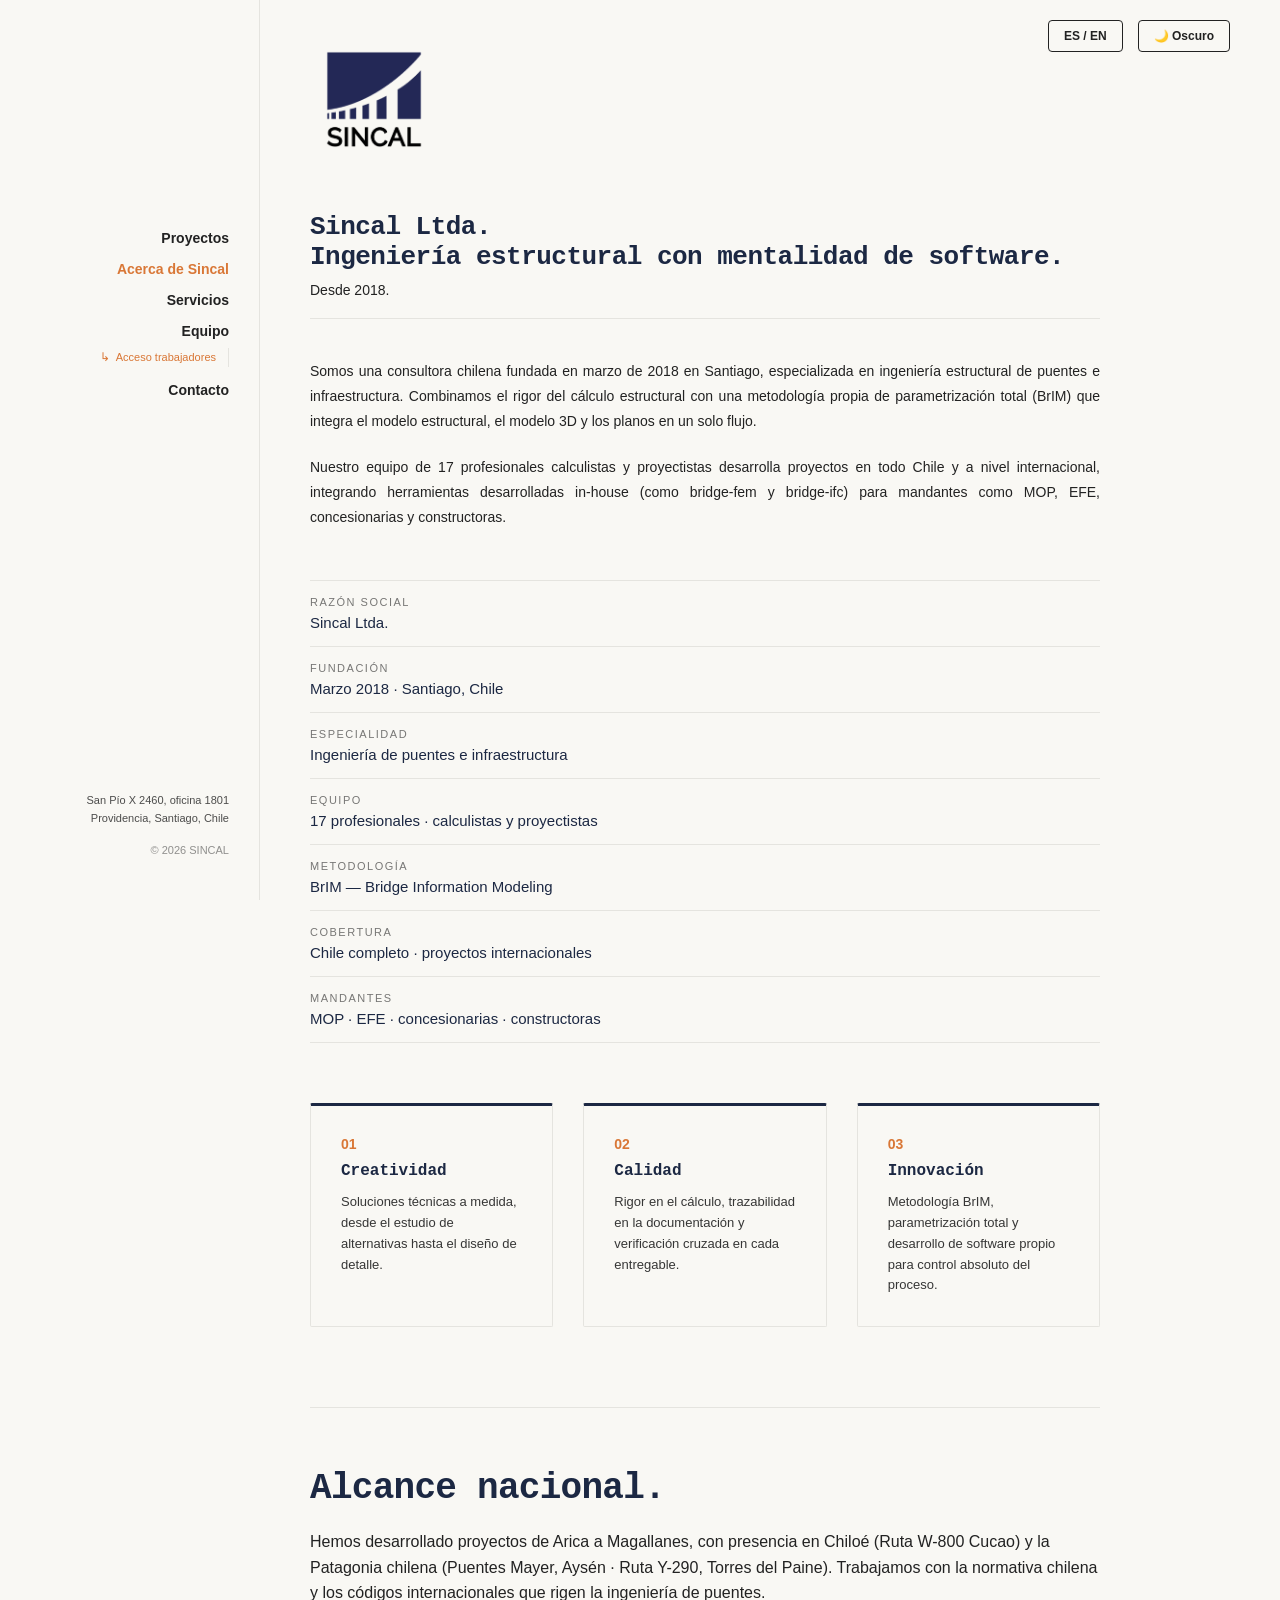
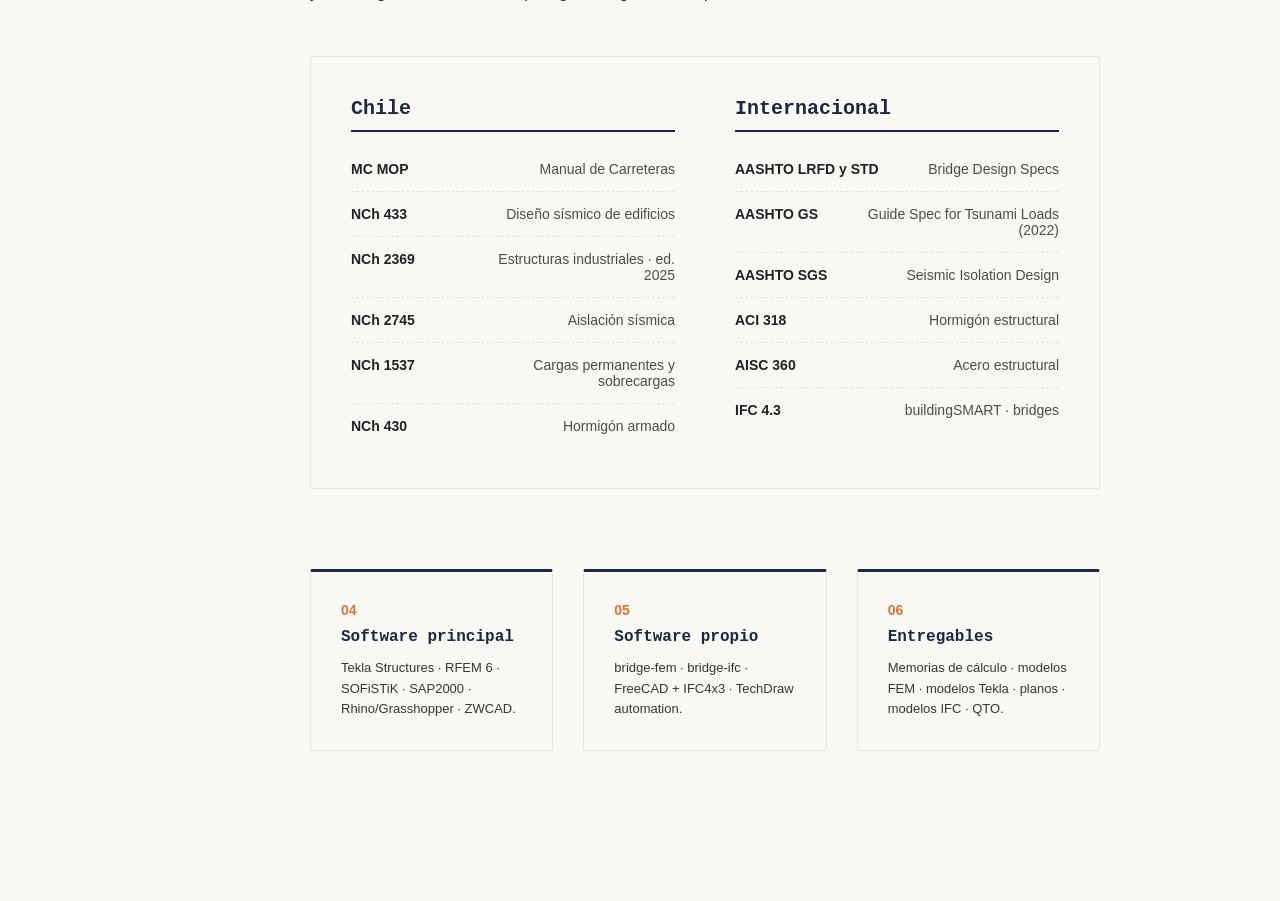
==== commit 479384b3: "Habilita acceso provisional a Cadence" ====
--- a/acerca.html
+++ b/acerca.html
@@ -4,7 +4,7 @@
     <meta charset="UTF-8">
     <meta name="viewport" content="width=device-width, initial-scale=1.0">
     <title>SINCAL – Acerca de Sincal</title>
-    <link rel="stylesheet" href="styles.css?v=20260826-4">
+    <link rel="stylesheet" href="styles.css?v=20260828-7">
     <link rel="icon" type="image/png" href="Sincal.png">
 
     <style>
@@ -79,7 +79,12 @@
                     <li><a href="index.html" data-es="Proyectos" data-en="Projects">Proyectos</a></li>
                     <li><a href="acerca.html" class="activo" data-es="Acerca de Sincal" data-en="About Sincal">Acerca de Sincal</a></li>
                     <li><a href="servicios.html" data-es="Servicios" data-en="Services">Servicios</a></li>
-                    <li><a href="equipo.html" data-es="Equipo" data-en="Team">Equipo</a></li>
+                    <li class="menu-equipo">
+                        <a href="equipo.html" data-es="Equipo" data-en="Team">Equipo</a>
+                        <ul class="worker-submenu">
+                            <li><a class="acceso-trabajadores" href="/trabajadores" data-es="Acceso trabajadores" data-en="Employee access">Acceso trabajadores</a></li>
+                        </ul>
+                    </li>
                     <li><a href="contacto.html" data-es="Contacto" data-en="Contact">Contacto</a></li>
                 </ul>
             </nav>
--- a/styles.css
+++ b/styles.css
@@ -149,6 +149,334 @@
     text-shadow: 0 0 8px rgba(217, 119, 54, 0.4); 
 }
 
+.sidebar nav ul.worker-submenu {
+    display: block;
+    margin-top: 9px;
+    padding-right: 12px;
+    border-right: 1px solid var(--color-borde);
+    text-align: right;
+}
+
+.sidebar nav ul.worker-submenu li {
+    line-height: 1.25;
+}
+
+.sidebar nav a.acceso-trabajadores {
+    display: inline-flex;
+    justify-content: flex-end;
+    align-items: center;
+    gap: 6px;
+    padding: 2px 0;
+    color: var(--color-acento);
+    font-size: 11px;
+    font-weight: 500;
+}
+
+.sidebar nav a.acceso-trabajadores::before {
+    content: "↳";
+    font-size: 12px;
+}
+
+.sidebar nav a.acceso-trabajadores:hover {
+    color: var(--color-acento);
+}
+
+/* --- ACCESO INTERNO SINCAL CADENCE --- */
+.employee-portal {
+    max-width: 1120px;
+    padding-bottom: 70px;
+}
+
+.employee-portal__eyebrow {
+    margin-bottom: 14px;
+    color: var(--color-acento);
+    font-family: var(--font-titulos);
+    font-size: 12px;
+    letter-spacing: 0.12em;
+    text-transform: uppercase;
+}
+
+.employee-portal h1 {
+    max-width: 760px;
+    margin-bottom: 20px;
+    color: var(--color-principal);
+    font-family: var(--font-titulos);
+    font-size: clamp(34px, 5vw, 68px);
+    line-height: 1.02;
+}
+
+.employee-portal__intro {
+    max-width: 690px;
+    color: var(--color-texto);
+    font-size: 17px;
+    line-height: 1.7;
+    opacity: 0.82;
+}
+
+.employee-login {
+    display: grid;
+    grid-template-columns: minmax(0, 1fr) minmax(340px, 440px);
+    margin-top: 46px;
+    border: 1px solid var(--color-borde);
+}
+
+.employee-login__context,
+.employee-login__form-wrap {
+    padding: 38px;
+}
+
+.employee-login__context {
+    display: flex;
+    min-height: 410px;
+    flex-direction: column;
+    justify-content: space-between;
+    border-right: 1px solid var(--color-borde);
+}
+
+.employee-login__context h2 {
+    max-width: 560px;
+    margin: 16px 0;
+    font-family: var(--font-titulos);
+    font-size: clamp(25px, 3vw, 40px);
+    line-height: 1.15;
+}
+
+.employee-login__context p {
+    max-width: 570px;
+    line-height: 1.7;
+    opacity: 0.76;
+}
+
+.employee-login__context ul {
+    display: grid;
+    gap: 12px;
+    margin-top: 30px;
+    list-style: none;
+}
+
+.employee-login__context li {
+    padding-top: 12px;
+    border-top: 1px solid var(--color-borde);
+    font-size: 12px;
+    line-height: 1.5;
+}
+
+.employee-login__form-wrap {
+    display: flex;
+    flex-direction: column;
+    justify-content: center;
+    background: color-mix(in srgb, var(--color-principal) 5%, transparent);
+}
+
+.employee-login__form-wrap h2 {
+    margin-bottom: 8px;
+    font-family: var(--font-titulos);
+    font-size: 26px;
+}
+
+.employee-login__form-wrap > p {
+    margin-bottom: 28px;
+    font-size: 13px;
+    line-height: 1.55;
+    opacity: 0.7;
+}
+
+.employee-login__form {
+    display: grid;
+    gap: 18px;
+}
+
+.employee-login__field {
+    display: grid;
+    gap: 8px;
+}
+
+.employee-login__field label {
+    color: var(--color-principal);
+    font-family: var(--font-titulos);
+    font-size: 11px;
+    font-weight: 700;
+    letter-spacing: 0.08em;
+    text-transform: uppercase;
+}
+
+.employee-login__field input {
+    width: 100%;
+    min-height: 48px;
+    padding: 12px 14px;
+    border: 1px solid var(--color-borde);
+    border-radius: 0;
+    outline: none;
+    background: var(--color-superficie);
+    color: var(--color-texto);
+    font: inherit;
+}
+
+.employee-login__field input:focus {
+    border-color: var(--color-acento);
+    box-shadow: 0 0 0 2px color-mix(in srgb, var(--color-acento) 18%, transparent);
+}
+
+.employee-login__submit {
+    min-height: 49px;
+    margin-top: 4px;
+    border: 1px solid var(--color-principal);
+    background: var(--color-principal);
+    color: white;
+    cursor: pointer;
+    font-family: var(--font-titulos);
+    font-size: 13px;
+    font-weight: 700;
+    letter-spacing: 0.05em;
+    text-transform: uppercase;
+}
+
+.employee-login__submit:hover,
+.employee-login__submit:focus-visible {
+    border-color: var(--color-acento);
+    background: var(--color-acento);
+}
+
+.employee-login__submit:disabled {
+    cursor: wait;
+    opacity: 0.6;
+}
+
+.employee-login__status {
+    min-height: 20px;
+    margin-top: 2px;
+    color: #b13d2f;
+    font-size: 12px;
+    line-height: 1.5;
+}
+
+.employee-login__status.is-success {
+    color: #287a52;
+}
+
+.employee-login__privacy {
+    margin-top: 20px;
+    font-size: 11px;
+    line-height: 1.55;
+    opacity: 0.58;
+}
+
+.employee-login__support {
+    margin-top: 18px;
+    padding-top: 16px;
+    border-top: 1px solid var(--color-borde);
+    color: var(--color-acento);
+    font-size: 12px;
+    line-height: 1.55;
+}
+
+.employee-portal__access {
+    display: grid;
+    grid-template-columns: minmax(0, 1.35fr) minmax(280px, 0.65fr);
+    gap: 0;
+    margin-top: 46px;
+    border: 1px solid var(--color-borde);
+}
+
+.employee-portal__cta,
+.employee-portal__security {
+    min-height: 260px;
+    padding: 34px;
+}
+
+.employee-portal__cta {
+    display: flex;
+    flex-direction: column;
+    align-items: flex-start;
+    justify-content: space-between;
+    border-right: 1px solid var(--color-borde);
+}
+
+.employee-portal__cta span,
+.employee-portal__security span,
+.employee-role span {
+    color: var(--color-acento);
+    font-family: var(--font-titulos);
+    font-size: 11px;
+    letter-spacing: 0.1em;
+    text-transform: uppercase;
+}
+
+.employee-portal__cta h2 {
+    max-width: 540px;
+    margin: 12px 0;
+    font-family: var(--font-titulos);
+    font-size: clamp(25px, 3vw, 40px);
+    line-height: 1.15;
+}
+
+.employee-portal__cta p,
+.employee-portal__security p,
+.employee-role p {
+    line-height: 1.65;
+    opacity: 0.76;
+}
+
+.employee-portal__button {
+    display: inline-flex;
+    align-items: center;
+    gap: 14px;
+    margin-top: 28px;
+    padding: 14px 18px;
+    border: 1px solid var(--color-principal);
+    background: var(--color-principal);
+    color: white;
+    font-family: var(--font-titulos);
+    font-weight: 700;
+    letter-spacing: 0.04em;
+    text-decoration: none;
+}
+
+.employee-portal__button:hover {
+    border-color: var(--color-acento);
+    background: var(--color-acento);
+    color: white;
+    text-shadow: none;
+}
+
+.employee-portal__security {
+    display: grid;
+    align-content: center;
+    gap: 14px;
+    background: color-mix(in srgb, var(--color-principal) 5%, transparent);
+}
+
+.employee-portal__roles {
+    display: grid;
+    grid-template-columns: repeat(3, minmax(0, 1fr));
+    margin-top: 24px;
+    border: 1px solid var(--color-borde);
+}
+
+.employee-role {
+    min-height: 190px;
+    padding: 26px;
+    border-right: 1px solid var(--color-borde);
+}
+
+.employee-role:last-child {
+    border-right: 0;
+}
+
+.employee-role h3 {
+    margin: 18px 0 9px;
+    font-family: var(--font-titulos);
+    font-size: 20px;
+}
+
+.employee-portal__footnote {
+    margin-top: 20px;
+    color: var(--color-texto);
+    font-size: 12px;
+    line-height: 1.6;
+    opacity: 0.62;
+}
+
 /* --- CONTENIDO PRINCIPAL --- */
 .contenido-principal {
     margin-left: 260px; 
@@ -861,7 +1189,24 @@
 /* --- RESPONSIVIDAD PARA MÓVILES Y TABLETS --- */
 /* ======================================================= */
 
-@media (max-width: 1000px) {
+@media (max-width: 1350px) {
+    .employee-login {
+        grid-template-columns: 1fr;
+    }
+
+    .employee-login__form-wrap {
+        order: -1;
+        min-height: 360px;
+        border-bottom: 1px solid var(--color-borde);
+    }
+
+    .employee-login__context {
+        min-height: auto;
+        border-right: 0;
+    }
+}
+
+@media (max-width: 1000px), (pointer: coarse) {
     body {
         display: block;
     }
@@ -911,6 +1256,22 @@
         animation: fadeElegante 0.3s ease-in-out;
     }
 
+    .sidebar nav ul.worker-submenu {
+        display: block;
+        position: static;
+        width: auto;
+        margin: 8px 0 0 12px;
+        padding: 0 0 0 12px;
+        border: 0;
+        border-left: 1px solid var(--color-borde);
+        box-shadow: none;
+        text-align: left;
+    }
+
+    .sidebar nav a.acceso-trabajadores {
+        justify-content: flex-start;
+    }
+
     .sidebar-bottom {
         display: none;
     }
@@ -937,6 +1298,28 @@
         grid-template-columns: 1fr;
     }
 
+    .employee-portal__access,
+    .employee-portal__roles,
+    .employee-login {
+        grid-template-columns: 1fr;
+    }
+
+    .employee-login__context {
+        min-height: auto;
+        border-right: 0;
+        border-bottom: 1px solid var(--color-borde);
+    }
+
+    .employee-portal__cta,
+    .employee-role {
+        border-right: 0;
+        border-bottom: 1px solid var(--color-borde);
+    }
+
+    .employee-role:last-child {
+        border-bottom: 0;
+    }
+
     /* 5. Los botones de idioma y tema se ajustan */
     .top-controls {
         top: 15px;
@@ -944,7 +1327,7 @@
     }
 }
 
-@media (max-width: 650px) {
+@media (max-width: 650px), (pointer: coarse) {
     .top-controls {
         top: 12px;
         right: 12px;
@@ -976,6 +1359,15 @@
 
     .contenido-principal {
         padding: 84px 20px 48px;
+    }
+
+    .employee-portal__cta,
+    .employee-portal__security,
+    .employee-role,
+    .employee-login__context,
+    .employee-login__form-wrap {
+        min-height: auto;
+        padding: 24px;
     }
 
     .logo-container {
